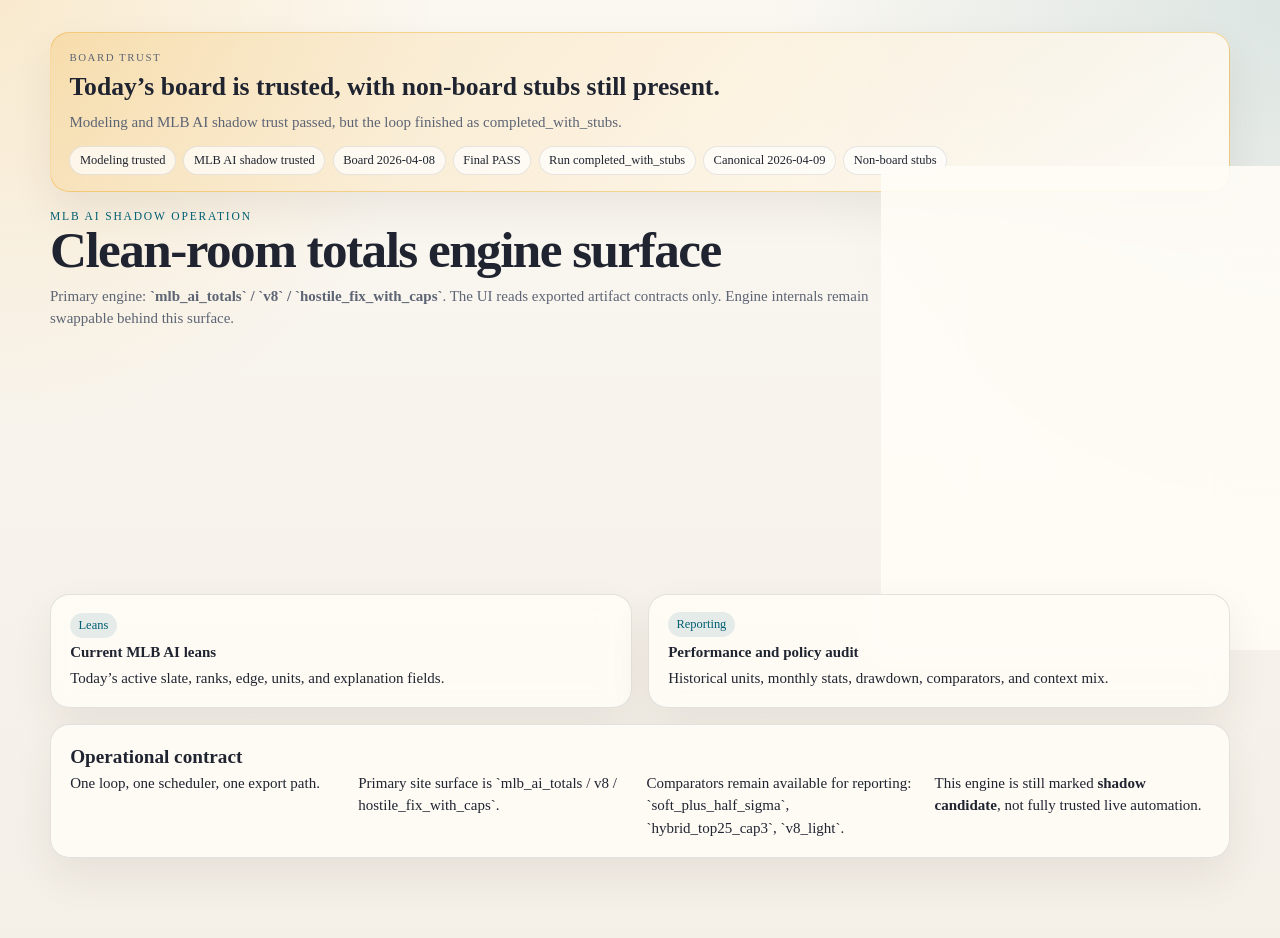
==== index.html @ 238ac4cb "Initial MLB AI site" ====
<!doctype html>
<html lang="en">
  <head>
    <meta charset="utf-8" />
    <meta name="viewport" content="width=device-width, initial-scale=1" />
    <title>MLB AI Viewer</title>
    <link rel="stylesheet" href="./assets/mlb-ai.css" />
  </head>
  <body data-page="home">
    <div class="shell">
      <header class="hero">
        <div>
          <p class="eyebrow">MLB AI Shadow Operation</p>
          <h1>Clean-room totals engine surface</h1>
          <p class="lede">
            Primary engine: <strong>`mlb_ai_totals` / `v8` / `hostile_fix_with_caps`</strong>.
            The UI reads exported artifact contracts only. Engine internals remain swappable behind this surface.
          </p>
        </div>
        <div class="hero-meta" id="engine-meta"></div>
      </header>

      <nav class="nav-cards">
        <a class="nav-card" href="./mlb-ai-leans.html">
          <span class="nav-card-label">Leans</span>
          <strong>Current MLB AI leans</strong>
          <span>Today’s active slate, ranks, edge, units, and explanation fields.</span>
        </a>
        <a class="nav-card" href="./mlb-ai-reporting.html">
          <span class="nav-card-label">Reporting</span>
          <strong>Performance and policy audit</strong>
          <span>Historical units, monthly stats, drawdown, comparators, and context mix.</span>
        </a>
      </nav>

      <section class="panel">
        <h2>Operational contract</h2>
        <div class="bullets">
          <div>One loop, one scheduler, one export path.</div>
          <div>Primary site surface is `mlb_ai_totals / v8 / hostile_fix_with_caps`.</div>
          <div>Comparators remain available for reporting: `soft_plus_half_sigma`, `hybrid_top25_cap3`, `v8_light`.</div>
          <div>This engine is still marked <strong>shadow candidate</strong>, not fully trusted live automation.</div>
        </div>
      </section>
    </div>
    <script src="./assets/mlb-ai-site.js"></script>
  </body>
</html>
---- assets/mlb-ai.css ----
:root {
  --bg: #f4efe7;
  --panel: rgba(255, 252, 247, 0.9);
  --ink: #1f2430;
  --muted: #5d6474;
  --line: rgba(31, 36, 48, 0.12);
  --accent: #005f73;
  --accent-2: #bb3e03;
  --good: #1b7f4a;
  --bad: #b42318;
  --shadow: 0 18px 40px rgba(61, 53, 41, 0.08);
}

* {
  box-sizing: border-box;
}

body {
  margin: 0;
  color: var(--ink);
  background:
    radial-gradient(circle at top left, rgba(238, 155, 0, 0.15), transparent 28rem),
    radial-gradient(circle at top right, rgba(0, 95, 115, 0.12), transparent 32rem),
    linear-gradient(180deg, #fbf8f2 0%, var(--bg) 100%);
  font: 15px/1.5 Georgia, "Times New Roman", serif;
}

.shell {
  width: min(1180px, calc(100% - 2rem));
  margin: 0 auto;
  padding: 2rem 0 4rem;
}

.status-strip {
  display: grid;
  gap: 0.8rem;
  margin-bottom: 1rem;
  padding: 1rem 1.15rem;
  border-radius: 1.2rem;
  border: 1px solid var(--line);
  box-shadow: var(--shadow);
}

.status-strip-ok {
  background: linear-gradient(135deg, rgba(27, 127, 74, 0.16), rgba(255, 252, 247, 0.92));
  border-color: rgba(27, 127, 74, 0.28);
}

.status-strip-warning {
  background: linear-gradient(135deg, rgba(238, 155, 0, 0.18), rgba(255, 252, 247, 0.92));
  border-color: rgba(238, 155, 0, 0.34);
}

.status-strip-fail {
  background: linear-gradient(135deg, rgba(180, 35, 24, 0.18), rgba(255, 252, 247, 0.92));
  border-color: rgba(180, 35, 24, 0.34);
}

.status-strip-label {
  margin: 0 0 0.15rem;
  text-transform: uppercase;
  letter-spacing: 0.14em;
  font-size: 0.68rem;
  color: var(--muted);
}

.status-strip h2 {
  margin: 0;
  font-size: clamp(1.2rem, 2vw, 1.6rem);
}

.status-strip-copy p:last-child {
  margin: 0.3rem 0 0;
  color: var(--muted);
}

.status-strip-chips {
  display: flex;
  flex-wrap: wrap;
  gap: 0.45rem;
}

.status-chip {
  display: inline-flex;
  align-items: center;
  padding: 0.24rem 0.6rem;
  border-radius: 999px;
  background: rgba(255, 255, 255, 0.68);
  border: 1px solid rgba(31, 36, 48, 0.1);
  font-size: 0.78rem;
}

.hero,
.page-header {
  display: flex;
  justify-content: space-between;
  gap: 1.5rem;
  align-items: flex-start;
  margin-bottom: 1.5rem;
}

.hero h1,
.page-header h1 {
  margin: 0.1rem 0 0.6rem;
  font-size: clamp(2rem, 4vw, 3.6rem);
  line-height: 0.95;
  letter-spacing: -0.03em;
}

.eyebrow {
  margin: 0;
  text-transform: uppercase;
  letter-spacing: 0.16em;
  font-size: 0.72rem;
  color: var(--accent);
}

.lede {
  margin: 0;
  max-width: 56rem;
  color: var(--muted);
}

.hero-meta,
.meta-panel {
  min-width: 18rem;
}

.panel,
.nav-card,
.hero-meta,
.meta-panel {
  background: var(--panel);
  border: 1px solid var(--line);
  border-radius: 1.2rem;
  box-shadow: var(--shadow);
  backdrop-filter: blur(14px);
}

.panel,
.meta-panel {
  padding: 1.1rem 1.2rem;
  margin-bottom: 1rem;
}

.nav-cards {
  display: grid;
  grid-template-columns: repeat(auto-fit, minmax(250px, 1fr));
  gap: 1rem;
  margin-bottom: 1rem;
}

.nav-card {
  padding: 1.1rem 1.2rem;
  text-decoration: none;
  color: inherit;
  display: grid;
  gap: 0.2rem;
}

.nav-card:hover,
.back-link:hover {
  transform: translateY(-1px);
}

.nav-card-label,
.badge {
  display: inline-flex;
  width: fit-content;
  align-items: center;
  gap: 0.35rem;
  padding: 0.2rem 0.55rem;
  border-radius: 999px;
  background: rgba(0, 95, 115, 0.1);
  color: var(--accent);
  font-size: 0.78rem;
}

.back-link {
  color: var(--accent);
  text-decoration: none;
  padding-top: 0.4rem;
}

.section-head {
  display: flex;
  justify-content: space-between;
  gap: 1rem;
  align-items: center;
  margin-bottom: 0.75rem;
}

.section-head h2,
.panel h2 {
  margin: 0;
  font-size: 1.2rem;
}

.summary-grid,
.lean-card-grid,
.lean-decision-grid,
.context-grid,
.meta-grid,
.bullets {
  display: grid;
  gap: 0.8rem;
}

.summary-grid {
  grid-template-columns: repeat(auto-fit, minmax(220px, 1fr));
}

.lean-card-grid {
  grid-template-columns: repeat(auto-fit, minmax(280px, 1fr));
}

.lean-decision-grid {
  grid-template-columns: repeat(auto-fit, minmax(320px, 1fr));
}

.context-grid {
  grid-template-columns: repeat(auto-fit, minmax(240px, 1fr));
}

.meta-grid,
.bullets {
  grid-template-columns: repeat(auto-fit, minmax(180px, 1fr));
}

.metric-card,
.lean-card,
.lean-decision-card,
.context-card {
  border: 1px solid var(--line);
  border-radius: 1rem;
  padding: 0.9rem;
  background: rgba(255, 255, 255, 0.58);
}

.metric-card strong,
.lean-card strong,
.context-card strong {
  display: block;
}

.metric-value {
  font-size: 1.6rem;
  line-height: 1;
  margin: 0.25rem 0 0.4rem;
}

.metric-good {
  color: var(--good);
}

.metric-bad {
  color: var(--bad);
}

.lean-card h3 {
  margin: 0 0 0.2rem;
  font-size: 1.1rem;
}

.lean-card .subtle,
.context-card .subtle,
.meta-line,
td.subtle {
  color: var(--muted);
}

.lean-topline {
  display: flex;
  justify-content: space-between;
  gap: 0.75rem;
  align-items: baseline;
}

.lean-decision-head {
  display: flex;
  justify-content: space-between;
  gap: 0.9rem;
  align-items: flex-start;
  margin-bottom: 0.9rem;
}

.lean-kicker {
  margin: 0 0 0.2rem;
  text-transform: uppercase;
  letter-spacing: 0.08em;
  font-size: 0.72rem;
  color: var(--accent);
}

.lean-decision-head h3 {
  margin: 0;
  font-size: 1.28rem;
  line-height: 1.05;
}

.lean-subline {
  margin: 0.32rem 0 0;
  color: var(--muted);
}

.lean-score-stack {
  display: grid;
  gap: 0.35rem;
  justify-items: end;
}

.price-flag {
  display: inline-flex;
  align-items: center;
  padding: 0.2rem 0.52rem;
  border-radius: 999px;
  background: rgba(187, 62, 3, 0.12);
  color: var(--accent-2);
  font-size: 0.75rem;
  border: 1px solid rgba(187, 62, 3, 0.16);
}

.lean-decision-metrics,
.lean-explain-grid {
  display: grid;
  gap: 0.75rem;
}

.lean-decision-metrics {
  grid-template-columns: repeat(auto-fit, minmax(115px, 1fr));
  margin-bottom: 0.9rem;
}

.lean-decision-metrics strong,
.lean-explain-block strong {
  display: block;
  margin-bottom: 0.18rem;
}

.lean-explain-grid {
  grid-template-columns: repeat(auto-fit, minmax(180px, 1fr));
}

.lean-explain-block {
  padding: 0.75rem;
  border-radius: 0.9rem;
  border: 1px solid var(--line);
  background: rgba(255, 255, 255, 0.5);
}

.lean-explain-block ul {
  margin: 0;
  padding-left: 1rem;
}

.lean-explain-block li + li {
  margin-top: 0.18rem;
}

.chips {
  display: flex;
  flex-wrap: wrap;
  gap: 0.4rem;
  margin-top: 0.5rem;
}

.chip {
  display: inline-flex;
  padding: 0.18rem 0.5rem;
  border-radius: 999px;
  background: rgba(187, 62, 3, 0.08);
  color: var(--accent-2);
  font-size: 0.78rem;
}

.table-wrap {
  overflow: auto;
}

table {
  width: 100%;
  border-collapse: collapse;
}

th,
td {
  text-align: left;
  padding: 0.7rem 0.5rem;
  border-bottom: 1px solid var(--line);
  vertical-align: top;
}

th {
  font-size: 0.8rem;
  text-transform: uppercase;
  letter-spacing: 0.08em;
  color: var(--muted);
}

.empty-state {
  padding: 1.2rem;
  border: 1px dashed var(--line);
  border-radius: 1rem;
  color: var(--muted);
}

@media (max-width: 760px) {
  .hero,
  .page-header {
    flex-direction: column;
  }

  .shell {
    width: min(100% - 1rem, 1180px);
    padding-top: 1rem;
  }
}
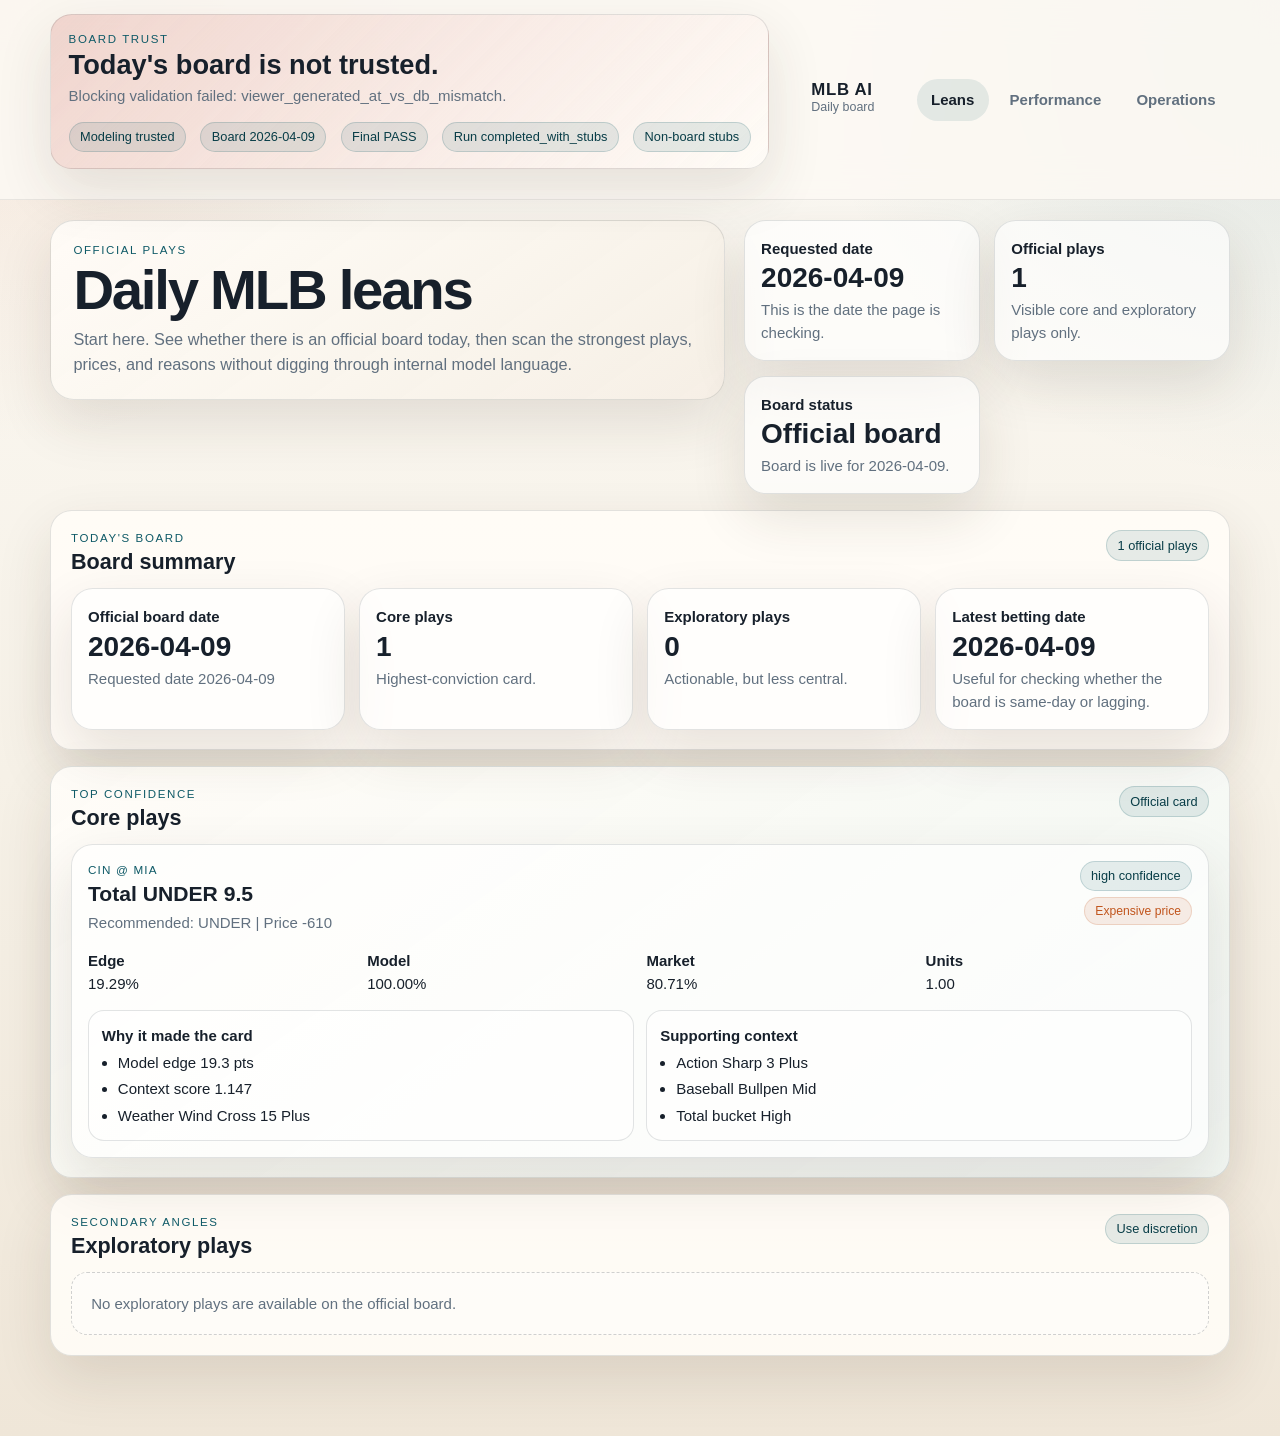
==== commit 6cd0842b: "Fix MLB AI modeling freshness, board-date consistency, and frontend structure" ====
--- a/index.html
+++ b/index.html
@@ -3,46 +3,70 @@
   <head>
     <meta charset="utf-8" />
     <meta name="viewport" content="width=device-width, initial-scale=1" />
-    <title>MLB AI Viewer</title>
+    <title>MLB AI Leans</title>
     <link rel="stylesheet" href="./assets/mlb-ai.css" />
   </head>
-  <body data-page="home">
-    <div class="shell">
-      <header class="hero">
-        <div>
-          <p class="eyebrow">MLB AI Shadow Operation</p>
-          <h1>Clean-room totals engine surface</h1>
+  <body data-page="leans">
+    <header class="site-header">
+      <div class="shell shell-nav">
+        <a class="site-brand" href="./index.html">
+          <span class="site-brand-mark">MLB AI</span>
+          <span class="site-brand-copy">Daily board</span>
+        </a>
+        <nav class="site-nav" aria-label="Primary">
+          <a class="site-nav-link is-active" href="./index.html" aria-current="page">Leans</a>
+          <a class="site-nav-link" href="./mlb-ai-performance.html">Performance</a>
+          <a class="site-nav-link" href="./operations.html">Operations</a>
+        </nav>
+      </div>
+    </header>
+
+    <main class="shell">
+      <section class="page-hero page-hero-leans">
+        <div class="page-hero-copy">
+          <p class="eyebrow">Official plays</p>
+          <h1>Daily MLB leans</h1>
           <p class="lede">
-            Primary engine: <strong>`mlb_ai_totals` / `v8` / `hostile_fix_with_caps`</strong>.
-            The UI reads exported artifact contracts only. Engine internals remain swappable behind this surface.
+            Start here. See whether there is an official board today, then scan the strongest plays, prices, and reasons without digging through internal model language.
           </p>
         </div>
-        <div class="hero-meta" id="engine-meta"></div>
-      </header>
-
-      <nav class="nav-cards">
-        <a class="nav-card" href="./mlb-ai-leans.html">
-          <span class="nav-card-label">Leans</span>
-          <strong>Current MLB AI leans</strong>
-          <span>Today’s active slate, ranks, edge, units, and explanation fields.</span>
-        </a>
-        <a class="nav-card" href="./mlb-ai-reporting.html">
-          <span class="nav-card-label">Reporting</span>
-          <strong>Performance and policy audit</strong>
-          <span>Historical units, monthly stats, drawdown, comparators, and context mix.</span>
-        </a>
-      </nav>
+        <div id="leans-hero-grid" class="hero-grid"></div>
+      </section>
 
       <section class="panel">
-        <h2>Operational contract</h2>
-        <div class="bullets">
-          <div>One loop, one scheduler, one export path.</div>
-          <div>Primary site surface is `mlb_ai_totals / v8 / hostile_fix_with_caps`.</div>
-          <div>Comparators remain available for reporting: `soft_plus_half_sigma`, `hybrid_top25_cap3`, `v8_light`.</div>
-          <div>This engine is still marked <strong>shadow candidate</strong>, not fully trusted live automation.</div>
+        <div class="section-head">
+          <div>
+            <p class="section-kicker">Today&apos;s board</p>
+            <h2>Board summary</h2>
+          </div>
+          <span id="leans-summary-badge" class="badge"></span>
         </div>
+        <div id="leans-summary-grid" class="summary-grid"></div>
       </section>
-    </div>
+
+      <section class="panel panel-emphasis">
+        <div class="section-head">
+          <div>
+            <p class="section-kicker">Top confidence</p>
+            <h2>Core plays</h2>
+          </div>
+          <span class="badge">Official card</span>
+        </div>
+        <div id="leans-core-cards" class="lean-decision-grid"></div>
+      </section>
+
+      <section class="panel">
+        <div class="section-head">
+          <div>
+            <p class="section-kicker">Secondary angles</p>
+            <h2>Exploratory plays</h2>
+          </div>
+          <span class="badge">Use discretion</span>
+        </div>
+        <div id="leans-exploratory-cards" class="lean-decision-grid"></div>
+      </section>
+    </main>
+
     <script src="./assets/mlb-ai-site.js"></script>
   </body>
 </html>
--- a/assets/mlb-ai.css
+++ b/assets/mlb-ai.css
@@ -1,340 +1,350 @@
 :root {
-  --bg: #f4efe7;
-  --panel: rgba(255, 252, 247, 0.9);
-  --ink: #1f2430;
-  --muted: #5d6474;
-  --line: rgba(31, 36, 48, 0.12);
-  --accent: #005f73;
-  --accent-2: #bb3e03;
-  --good: #1b7f4a;
+  --bg: #f6f1e7;
+  --bg-2: #efe6d8;
+  --panel: rgba(255, 252, 247, 0.92);
+  --panel-strong: rgba(255, 250, 243, 0.98);
+  --ink: #17202b;
+  --muted: #61707f;
+  --line: rgba(23, 32, 43, 0.12);
+  --line-strong: rgba(23, 32, 43, 0.2);
+  --accent: #0f5a67;
+  --accent-strong: #083d47;
+  --accent-warm: #c1551d;
+  --good: #157347;
   --bad: #b42318;
-  --shadow: 0 18px 40px rgba(61, 53, 41, 0.08);
-}
-
-* {
-  box-sizing: border-box;
-}
+  --warn: #b7791f;
+  --shadow: 0 22px 55px rgba(54, 43, 24, 0.12);
+}
+
+* { box-sizing: border-box; }
 
 body {
   margin: 0;
   color: var(--ink);
   background:
-    radial-gradient(circle at top left, rgba(238, 155, 0, 0.15), transparent 28rem),
-    radial-gradient(circle at top right, rgba(0, 95, 115, 0.12), transparent 32rem),
-    linear-gradient(180deg, #fbf8f2 0%, var(--bg) 100%);
-  font: 15px/1.5 Georgia, "Times New Roman", serif;
+    radial-gradient(circle at top left, rgba(193, 85, 29, 0.12), transparent 28rem),
+    radial-gradient(circle at top right, rgba(15, 90, 103, 0.12), transparent 30rem),
+    linear-gradient(180deg, #fcfaf5 0%, var(--bg) 54%, var(--bg-2) 100%);
+  font: 15px/1.55 "Aptos", "Segoe UI", sans-serif;
+}
+
+a { color: inherit; }
+
+.site-header {
+  position: sticky;
+  top: 0;
+  z-index: 20;
+  border-bottom: 1px solid rgba(23, 32, 43, 0.08);
+  background: rgba(252, 249, 243, 0.88);
+  backdrop-filter: blur(18px);
 }
 
 .shell {
   width: min(1180px, calc(100% - 2rem));
   margin: 0 auto;
-  padding: 2rem 0 4rem;
-}
-
-.status-strip {
+}
+
+.shell-nav {
+  display: flex;
+  align-items: center;
+  justify-content: space-between;
+  gap: 1rem;
+  padding: 0.9rem 0;
+}
+
+.site-brand {
+  display: inline-flex;
+  flex-direction: column;
+  text-decoration: none;
+}
+
+.site-brand-mark {
+  font: 700 1.05rem/1 "Aptos Display", "Aptos", sans-serif;
+  letter-spacing: 0.04em;
+}
+
+.site-brand-copy {
+  font-size: 0.78rem;
+  color: var(--muted);
+}
+
+.site-nav {
+  display: flex;
+  flex-wrap: wrap;
+  gap: 0.4rem;
+}
+
+.site-nav-link {
+  padding: 0.58rem 0.9rem;
+  border-radius: 999px;
+  text-decoration: none;
+  color: var(--muted);
+  font-weight: 600;
+}
+
+.site-nav-link:hover,
+.site-nav-link.is-active {
+  color: var(--ink);
+  background: rgba(15, 90, 103, 0.1);
+}
+
+main.shell {
+  padding: 1.2rem 0 4rem;
+}
+
+.page-hero {
   display: grid;
-  gap: 0.8rem;
+  grid-template-columns: minmax(0, 1.25fr) minmax(280px, 0.9fr);
+  gap: 1.2rem;
+  align-items: start;
   margin-bottom: 1rem;
-  padding: 1rem 1.15rem;
-  border-radius: 1.2rem;
+}
+
+.page-hero-copy {
+  padding: 1.35rem 1.4rem;
+  border-radius: 1.5rem;
   border: 1px solid var(--line);
+  background: linear-gradient(145deg, rgba(255, 252, 247, 0.94), rgba(245, 238, 228, 0.9));
   box-shadow: var(--shadow);
 }
 
-.status-strip-ok {
-  background: linear-gradient(135deg, rgba(27, 127, 74, 0.16), rgba(255, 252, 247, 0.92));
-  border-color: rgba(27, 127, 74, 0.28);
-}
-
-.status-strip-warning {
-  background: linear-gradient(135deg, rgba(238, 155, 0, 0.18), rgba(255, 252, 247, 0.92));
-  border-color: rgba(238, 155, 0, 0.34);
-}
-
-.status-strip-fail {
-  background: linear-gradient(135deg, rgba(180, 35, 24, 0.18), rgba(255, 252, 247, 0.92));
-  border-color: rgba(180, 35, 24, 0.34);
-}
-
+.page-hero h1 {
+  margin: 0.18rem 0 0.65rem;
+  font: 700 clamp(2.2rem, 4.4vw, 4.2rem)/0.95 "Aptos Display", "Aptos", sans-serif;
+  letter-spacing: -0.04em;
+}
+
+.eyebrow,
+.section-kicker,
 .status-strip-label {
-  margin: 0 0 0.15rem;
+  margin: 0;
+  color: var(--accent);
   text-transform: uppercase;
   letter-spacing: 0.14em;
-  font-size: 0.68rem;
-  color: var(--muted);
-}
-
-.status-strip h2 {
+  font-size: 0.72rem;
+}
+
+.lede {
   margin: 0;
-  font-size: clamp(1.2rem, 2vw, 1.6rem);
-}
-
-.status-strip-copy p:last-child {
-  margin: 0.3rem 0 0;
-  color: var(--muted);
-}
-
-.status-strip-chips {
-  display: flex;
-  flex-wrap: wrap;
-  gap: 0.45rem;
-}
-
+  max-width: 56rem;
+  color: var(--muted);
+  font-size: 1.02rem;
+}
+
+.hero-grid,
+.summary-grid,
+.lean-decision-grid,
+.context-grid,
+.controls-grid,
+.status-strip,
+.status-strip-chips,
+.stack-list {
+  display: grid;
+  gap: 0.9rem;
+}
+
+.hero-grid,
+.summary-grid {
+  grid-template-columns: repeat(auto-fit, minmax(220px, 1fr));
+}
+
+.controls-grid {
+  grid-template-columns: repeat(auto-fit, minmax(180px, 1fr));
+}
+
+.lean-decision-grid {
+  grid-template-columns: repeat(auto-fit, minmax(310px, 1fr));
+}
+
+.context-grid,
+.stack-list {
+  grid-template-columns: repeat(auto-fit, minmax(240px, 1fr));
+}
+
+.panel,
+.metric-card,
+.lean-decision-card,
+.context-card,
+.stack-card,
+.status-strip {
+  border: 1px solid var(--line);
+  border-radius: 1.35rem;
+  background: var(--panel);
+  box-shadow: var(--shadow);
+}
+
+.panel {
+  padding: 1.2rem 1.25rem;
+  margin-bottom: 1rem;
+}
+
+.panel-emphasis {
+  background: linear-gradient(145deg, rgba(255, 252, 247, 0.98), rgba(241, 247, 244, 0.94));
+}
+
+.metric-card,
+.lean-decision-card,
+.context-card,
+.stack-card {
+  padding: 1rem;
+  background: rgba(255, 255, 255, 0.62);
+}
+
+.metric-card-wide {
+  grid-column: span 2;
+}
+
+.metric-card strong,
+.context-card strong,
+.stack-card strong {
+  display: block;
+}
+
+.metric-value {
+  margin: 0.28rem 0 0.35rem;
+  font: 700 1.75rem/1 "Aptos Display", "Aptos", sans-serif;
+}
+
+.metric-good { color: var(--good); }
+.metric-bad { color: var(--bad); }
+
+.subtle,
+.meta-line,
+td.subtle {
+  color: var(--muted);
+}
+
+.section-head {
+  display: flex;
+  align-items: start;
+  justify-content: space-between;
+  gap: 1rem;
+  margin-bottom: 0.9rem;
+}
+
+.section-head h2,
+.panel h2 {
+  margin: 0.18rem 0 0;
+  font: 700 1.35rem/1.05 "Aptos Display", "Aptos", sans-serif;
+}
+
+.badge,
 .status-chip {
   display: inline-flex;
   align-items: center;
-  padding: 0.24rem 0.6rem;
+  padding: 0.26rem 0.65rem;
+  border-radius: 999px;
+  border: 1px solid rgba(15, 90, 103, 0.18);
+  background: rgba(15, 90, 103, 0.1);
+  color: var(--accent-strong);
+  font-size: 0.8rem;
+  width: fit-content;
+}
+
+.status-strip {
+  margin-bottom: 1rem;
+  padding: 1rem 1.1rem;
+}
+
+.status-strip-ok { background: linear-gradient(135deg, rgba(21, 115, 71, 0.16), rgba(255, 252, 247, 0.96)); }
+.status-strip-warning { background: linear-gradient(135deg, rgba(183, 121, 31, 0.16), rgba(255, 252, 247, 0.96)); }
+.status-strip-fail { background: linear-gradient(135deg, rgba(180, 35, 24, 0.16), rgba(255, 252, 247, 0.96)); }
+
+.status-strip h2 {
+  margin: 0.12rem 0 0;
+  font: 700 clamp(1.25rem, 2.3vw, 1.7rem)/1.05 "Aptos Display", "Aptos", sans-serif;
+}
+
+.status-strip-copy p:last-child { margin: 0.28rem 0 0; color: var(--muted); }
+.status-strip-chips { display: flex; flex-wrap: wrap; }
+
+.control-group {
+  display: grid;
+  gap: 0.35rem;
+}
+
+.control-label {
+  font-size: 0.8rem;
+  color: var(--muted);
+  text-transform: uppercase;
+  letter-spacing: 0.09em;
+}
+
+input[type="date"],
+select {
+  width: 100%;
+  padding: 0.72rem 0.8rem;
+  border-radius: 0.9rem;
+  border: 1px solid var(--line-strong);
+  background: rgba(255, 255, 255, 0.75);
+  color: var(--ink);
+}
+
+.segmented-control {
+  display: flex;
+  flex-wrap: wrap;
+  gap: 0.35rem;
+}
+
+.segmented-control button {
+  padding: 0.62rem 0.85rem;
+  border: 1px solid var(--line-strong);
   border-radius: 999px;
   background: rgba(255, 255, 255, 0.68);
-  border: 1px solid rgba(31, 36, 48, 0.1);
-  font-size: 0.78rem;
-}
-
-.hero,
-.page-header {
-  display: flex;
-  justify-content: space-between;
-  gap: 1.5rem;
-  align-items: flex-start;
-  margin-bottom: 1.5rem;
-}
-
-.hero h1,
-.page-header h1 {
-  margin: 0.1rem 0 0.6rem;
-  font-size: clamp(2rem, 4vw, 3.6rem);
-  line-height: 0.95;
-  letter-spacing: -0.03em;
-}
-
-.eyebrow {
-  margin: 0;
-  text-transform: uppercase;
-  letter-spacing: 0.16em;
-  font-size: 0.72rem;
-  color: var(--accent);
-}
-
-.lede {
-  margin: 0;
-  max-width: 56rem;
-  color: var(--muted);
-}
-
-.hero-meta,
-.meta-panel {
-  min-width: 18rem;
-}
-
-.panel,
-.nav-card,
-.hero-meta,
-.meta-panel {
-  background: var(--panel);
-  border: 1px solid var(--line);
-  border-radius: 1.2rem;
-  box-shadow: var(--shadow);
-  backdrop-filter: blur(14px);
-}
-
-.panel,
-.meta-panel {
-  padding: 1.1rem 1.2rem;
-  margin-bottom: 1rem;
-}
-
-.nav-cards {
-  display: grid;
-  grid-template-columns: repeat(auto-fit, minmax(250px, 1fr));
-  gap: 1rem;
-  margin-bottom: 1rem;
-}
-
-.nav-card {
-  padding: 1.1rem 1.2rem;
-  text-decoration: none;
-  color: inherit;
-  display: grid;
-  gap: 0.2rem;
-}
-
-.nav-card:hover,
-.back-link:hover {
-  transform: translateY(-1px);
-}
-
-.nav-card-label,
-.badge {
-  display: inline-flex;
-  width: fit-content;
-  align-items: center;
-  gap: 0.35rem;
-  padding: 0.2rem 0.55rem;
-  border-radius: 999px;
-  background: rgba(0, 95, 115, 0.1);
-  color: var(--accent);
-  font-size: 0.78rem;
-}
-
-.back-link {
-  color: var(--accent);
-  text-decoration: none;
-  padding-top: 0.4rem;
-}
-
-.section-head {
-  display: flex;
-  justify-content: space-between;
-  gap: 1rem;
-  align-items: center;
-  margin-bottom: 0.75rem;
-}
-
-.section-head h2,
-.panel h2 {
-  margin: 0;
-  font-size: 1.2rem;
-}
-
-.summary-grid,
-.lean-card-grid,
-.lean-decision-grid,
-.context-grid,
-.meta-grid,
-.bullets {
-  display: grid;
-  gap: 0.8rem;
-}
-
-.summary-grid {
-  grid-template-columns: repeat(auto-fit, minmax(220px, 1fr));
-}
-
-.lean-card-grid {
-  grid-template-columns: repeat(auto-fit, minmax(280px, 1fr));
-}
-
-.lean-decision-grid {
-  grid-template-columns: repeat(auto-fit, minmax(320px, 1fr));
-}
-
-.context-grid {
-  grid-template-columns: repeat(auto-fit, minmax(240px, 1fr));
-}
-
-.meta-grid,
-.bullets {
-  grid-template-columns: repeat(auto-fit, minmax(180px, 1fr));
-}
-
-.metric-card,
-.lean-card,
-.lean-decision-card,
-.context-card {
-  border: 1px solid var(--line);
-  border-radius: 1rem;
-  padding: 0.9rem;
-  background: rgba(255, 255, 255, 0.58);
-}
-
-.metric-card strong,
-.lean-card strong,
-.context-card strong {
-  display: block;
-}
-
-.metric-value {
-  font-size: 1.6rem;
-  line-height: 1;
-  margin: 0.25rem 0 0.4rem;
-}
-
-.metric-good {
-  color: var(--good);
-}
-
-.metric-bad {
-  color: var(--bad);
-}
-
-.lean-card h3 {
-  margin: 0 0 0.2rem;
-  font-size: 1.1rem;
-}
-
-.lean-card .subtle,
-.context-card .subtle,
-.meta-line,
-td.subtle {
-  color: var(--muted);
-}
-
-.lean-topline {
-  display: flex;
-  justify-content: space-between;
-  gap: 0.75rem;
-  align-items: baseline;
+  color: var(--muted);
+  cursor: pointer;
+}
+
+.segmented-control button.is-active {
+  border-color: rgba(15, 90, 103, 0.28);
+  background: rgba(15, 90, 103, 0.12);
+  color: var(--ink);
 }
 
 .lean-decision-head {
   display: flex;
   justify-content: space-between;
   gap: 0.9rem;
-  align-items: flex-start;
-  margin-bottom: 0.9rem;
+  align-items: start;
+  margin-bottom: 0.95rem;
 }
 
 .lean-kicker {
-  margin: 0 0 0.2rem;
+  margin: 0 0 0.24rem;
+  color: var(--accent);
   text-transform: uppercase;
-  letter-spacing: 0.08em;
-  font-size: 0.72rem;
-  color: var(--accent);
+  letter-spacing: 0.1em;
+  font-size: 0.73rem;
 }
 
 .lean-decision-head h3 {
   margin: 0;
-  font-size: 1.28rem;
-  line-height: 1.05;
-}
-
-.lean-subline {
-  margin: 0.32rem 0 0;
-  color: var(--muted);
-}
-
-.lean-score-stack {
-  display: grid;
-  gap: 0.35rem;
-  justify-items: end;
-}
+  font: 700 1.32rem/1.04 "Aptos Display", "Aptos", sans-serif;
+}
+
+.lean-subline { margin: 0.34rem 0 0; color: var(--muted); }
+.lean-score-stack { display: grid; gap: 0.35rem; justify-items: end; }
 
 .price-flag {
   display: inline-flex;
   align-items: center;
-  padding: 0.2rem 0.52rem;
+  padding: 0.24rem 0.62rem;
   border-radius: 999px;
-  background: rgba(187, 62, 3, 0.12);
-  color: var(--accent-2);
-  font-size: 0.75rem;
-  border: 1px solid rgba(187, 62, 3, 0.16);
+  border: 1px solid rgba(193, 85, 29, 0.18);
+  background: rgba(193, 85, 29, 0.1);
+  color: var(--accent-warm);
+  font-size: 0.76rem;
 }
 
 .lean-decision-metrics,
 .lean-explain-grid {
   display: grid;
-  gap: 0.75rem;
+  gap: 0.8rem;
 }
 
 .lean-decision-metrics {
-  grid-template-columns: repeat(auto-fit, minmax(115px, 1fr));
+  grid-template-columns: repeat(auto-fit, minmax(110px, 1fr));
   margin-bottom: 0.9rem;
-}
-
-.lean-decision-metrics strong,
-.lean-explain-block strong {
-  display: block;
-  margin-bottom: 0.18rem;
 }
 
 .lean-explain-grid {
@@ -342,76 +352,48 @@
 }
 
 .lean-explain-block {
-  padding: 0.75rem;
-  border-radius: 0.9rem;
+  padding: 0.8rem;
+  border-radius: 1rem;
   border: 1px solid var(--line);
-  background: rgba(255, 255, 255, 0.5);
-}
-
-.lean-explain-block ul {
-  margin: 0;
-  padding-left: 1rem;
-}
-
-.lean-explain-block li + li {
-  margin-top: 0.18rem;
-}
-
-.chips {
-  display: flex;
-  flex-wrap: wrap;
-  gap: 0.4rem;
-  margin-top: 0.5rem;
-}
-
-.chip {
-  display: inline-flex;
-  padding: 0.18rem 0.5rem;
-  border-radius: 999px;
-  background: rgba(187, 62, 3, 0.08);
-  color: var(--accent-2);
-  font-size: 0.78rem;
-}
-
-.table-wrap {
-  overflow: auto;
-}
-
-table {
-  width: 100%;
-  border-collapse: collapse;
-}
-
-th,
-td {
+  background: rgba(255, 255, 255, 0.55);
+}
+
+.lean-explain-block strong { display: block; margin-bottom: 0.24rem; }
+.lean-explain-block ul { margin: 0; padding-left: 1rem; }
+.lean-explain-block li + li { margin-top: 0.2rem; }
+
+.table-wrap { overflow: auto; }
+table { width: 100%; border-collapse: collapse; }
+th, td {
+  padding: 0.74rem 0.5rem;
   text-align: left;
-  padding: 0.7rem 0.5rem;
   border-bottom: 1px solid var(--line);
   vertical-align: top;
 }
-
 th {
-  font-size: 0.8rem;
+  color: var(--muted);
   text-transform: uppercase;
   letter-spacing: 0.08em;
-  color: var(--muted);
+  font-size: 0.78rem;
 }
 
 .empty-state {
   padding: 1.2rem;
-  border: 1px dashed var(--line);
   border-radius: 1rem;
-  color: var(--muted);
-}
-
-@media (max-width: 760px) {
-  .hero,
-  .page-header {
-    flex-direction: column;
-  }
-
-  .shell {
-    width: min(100% - 1rem, 1180px);
-    padding-top: 1rem;
-  }
-}
+  border: 1px dashed var(--line-strong);
+  color: var(--muted);
+  background: rgba(255, 255, 255, 0.4);
+}
+
+.redirect-shell { padding: 4rem 0; }
+
+@media (max-width: 900px) {
+  .page-hero { grid-template-columns: 1fr; }
+  .metric-card-wide { grid-column: auto; }
+}
+
+@media (max-width: 700px) {
+  .shell { width: min(100% - 1rem, 1180px); }
+  .shell-nav { flex-direction: column; align-items: start; }
+  main.shell { padding-top: 1rem; }
+}
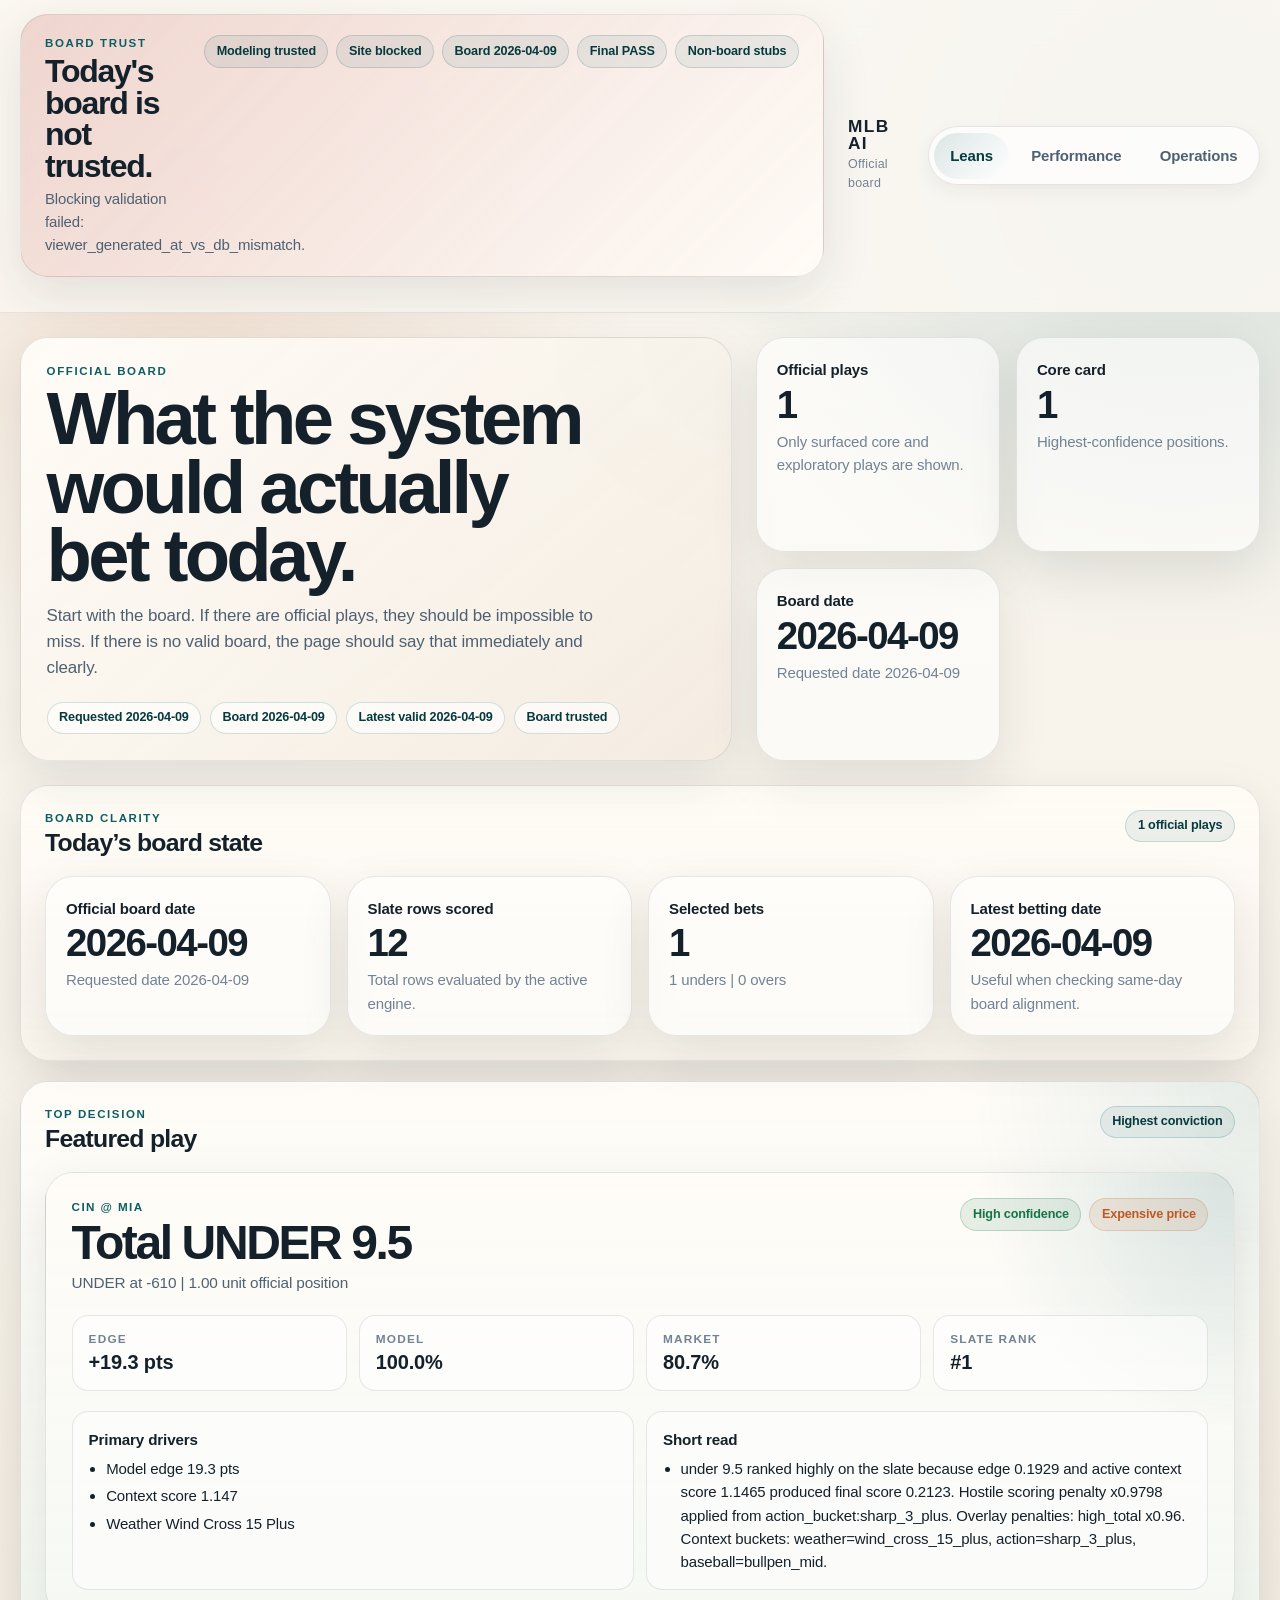
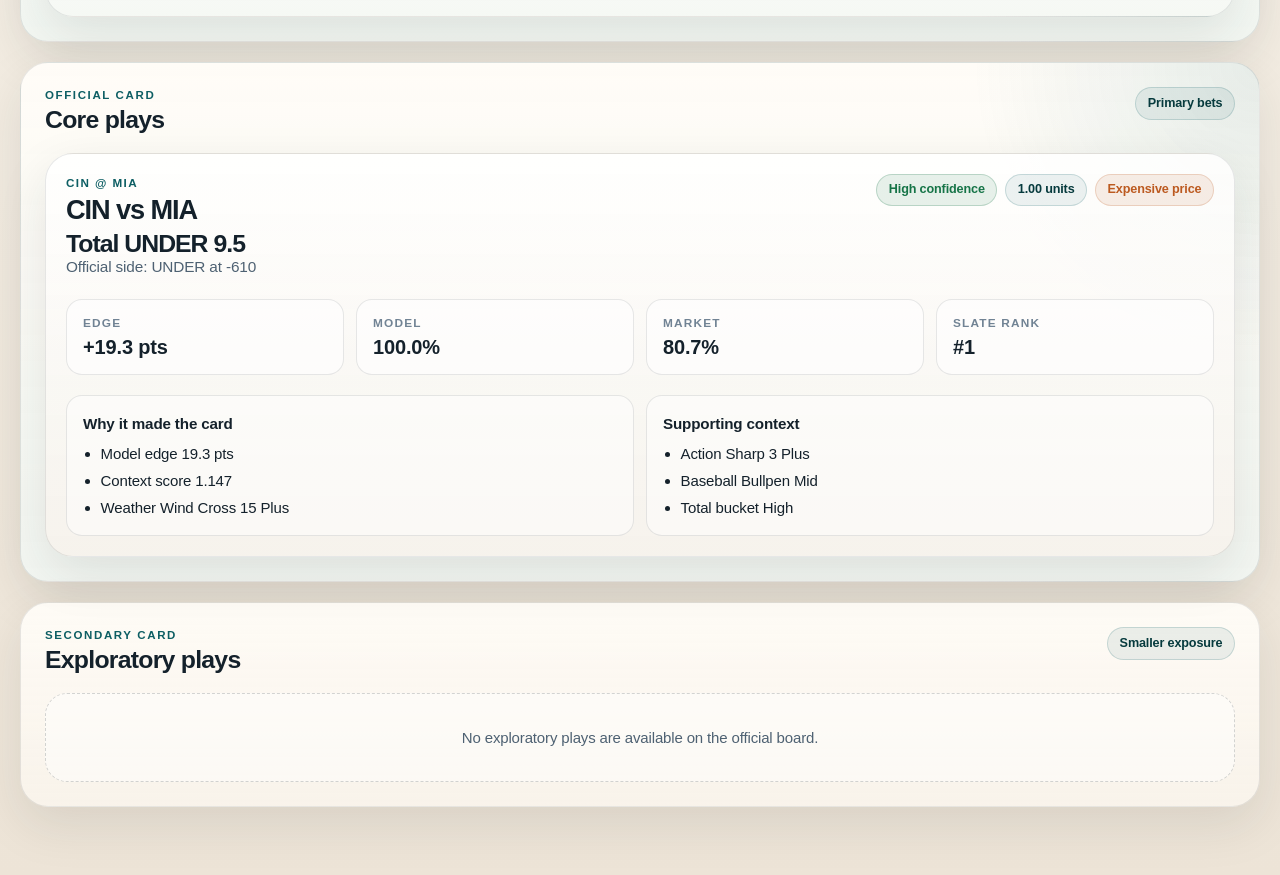
==== commit 1b4f21a0: "Fix MLB AI modeling freshness, board-date consistency, and frontend structure" ====
--- a/index.html
+++ b/index.html
@@ -3,15 +3,15 @@
   <head>
     <meta charset="utf-8" />
     <meta name="viewport" content="width=device-width, initial-scale=1" />
-    <title>MLB AI Leans</title>
+    <title>MLB AI | Daily Leans</title>
     <link rel="stylesheet" href="./assets/mlb-ai.css" />
   </head>
   <body data-page="leans">
     <header class="site-header">
       <div class="shell shell-nav">
-        <a class="site-brand" href="./index.html">
+        <a class="site-brand" href="./index.html" aria-label="MLB AI home">
           <span class="site-brand-mark">MLB AI</span>
-          <span class="site-brand-copy">Daily board</span>
+          <span class="site-brand-copy">Official board</span>
         </a>
         <nav class="site-nav" aria-label="Primary">
           <a class="site-nav-link is-active" href="./index.html" aria-current="page">Leans</a>
@@ -21,47 +21,59 @@
       </div>
     </header>
 
-    <main class="shell">
+    <main class="shell page-shell">
       <section class="page-hero page-hero-leans">
         <div class="page-hero-copy">
-          <p class="eyebrow">Official plays</p>
-          <h1>Daily MLB leans</h1>
+          <p class="eyebrow">Official board</p>
+          <h1>What the system would actually bet today.</h1>
           <p class="lede">
-            Start here. See whether there is an official board today, then scan the strongest plays, prices, and reasons without digging through internal model language.
+            Start with the board. If there are official plays, they should be impossible to miss. If there is no valid board, the page should say that immediately and clearly.
           </p>
+          <div id="leans-hero-meta" class="hero-meta"></div>
         </div>
         <div id="leans-hero-grid" class="hero-grid"></div>
       </section>
 
-      <section class="panel">
+      <section class="page-section">
         <div class="section-head">
           <div>
-            <p class="section-kicker">Today&apos;s board</p>
-            <h2>Board summary</h2>
+            <p class="section-kicker">Board clarity</p>
+            <h2>Today’s board state</h2>
           </div>
           <span id="leans-summary-badge" class="badge"></span>
         </div>
         <div id="leans-summary-grid" class="summary-grid"></div>
       </section>
 
-      <section class="panel panel-emphasis">
+      <section id="leans-featured-section" class="page-section page-section-emphasis">
         <div class="section-head">
           <div>
-            <p class="section-kicker">Top confidence</p>
+            <p class="section-kicker">Top decision</p>
+            <h2>Featured play</h2>
+          </div>
+          <span class="badge">Highest conviction</span>
+        </div>
+        <div id="leans-featured-play"></div>
+      </section>
+
+      <section class="page-section page-section-emphasis">
+        <div class="section-head">
+          <div>
+            <p class="section-kicker">Official card</p>
             <h2>Core plays</h2>
           </div>
-          <span class="badge">Official card</span>
+          <span class="badge">Primary bets</span>
         </div>
         <div id="leans-core-cards" class="lean-decision-grid"></div>
       </section>
 
-      <section class="panel">
+      <section class="page-section">
         <div class="section-head">
           <div>
-            <p class="section-kicker">Secondary angles</p>
+            <p class="section-kicker">Secondary card</p>
             <h2>Exploratory plays</h2>
           </div>
-          <span class="badge">Use discretion</span>
+          <span class="badge">Smaller exposure</span>
         </div>
         <div id="leans-exploratory-cards" class="lean-decision-grid"></div>
       </section>
--- a/assets/mlb-ai.css
+++ b/assets/mlb-ai.css
@@ -1,46 +1,71 @@
 :root {
-  --bg: #f6f1e7;
-  --bg-2: #efe6d8;
-  --panel: rgba(255, 252, 247, 0.92);
-  --panel-strong: rgba(255, 250, 243, 0.98);
-  --ink: #17202b;
-  --muted: #61707f;
-  --line: rgba(23, 32, 43, 0.12);
-  --line-strong: rgba(23, 32, 43, 0.2);
-  --accent: #0f5a67;
-  --accent-strong: #083d47;
-  --accent-warm: #c1551d;
-  --good: #157347;
-  --bad: #b42318;
-  --warn: #b7791f;
-  --shadow: 0 22px 55px rgba(54, 43, 24, 0.12);
+  --bg: #f7f3eb;
+  --bg-accent: #efe6d9;
+  --surface: rgba(255, 252, 247, 0.86);
+  --surface-strong: rgba(255, 252, 247, 0.96);
+  --surface-muted: rgba(245, 239, 230, 0.82);
+  --ink: #14212b;
+  --ink-soft: #4e6172;
+  --ink-muted: #718394;
+  --line: rgba(20, 33, 43, 0.10);
+  --line-strong: rgba(20, 33, 43, 0.18);
+  --brand: #0d5e63;
+  --brand-strong: #063a3d;
+  --brand-warm: #bc5a20;
+  --good: #167447;
+  --good-soft: rgba(22, 116, 71, 0.12);
+  --warn: #9e6a1f;
+  --warn-soft: rgba(158, 106, 31, 0.14);
+  --bad: #b3261e;
+  --bad-soft: rgba(179, 38, 30, 0.12);
+  --shadow-xl: 0 28px 80px rgba(31, 37, 44, 0.12);
+  --shadow-lg: 0 18px 50px rgba(31, 37, 44, 0.10);
+  --shadow-sm: 0 6px 18px rgba(31, 37, 44, 0.06);
+  --radius-xl: 28px;
+  --radius-lg: 22px;
+  --radius-md: 16px;
+  --radius-sm: 12px;
+  --space-2: 0.5rem;
+  --space-3: 0.75rem;
+  --space-4: 1rem;
+  --space-5: 1.25rem;
+  --space-6: 1.5rem;
+  --space-7: 1.75rem;
+  --space-8: 2rem;
+  --space-10: 2.5rem;
+  --space-12: 3rem;
 }
 
 * { box-sizing: border-box; }
+
+html { color-scheme: light; }
 
 body {
   margin: 0;
+  min-height: 100vh;
   color: var(--ink);
   background:
-    radial-gradient(circle at top left, rgba(193, 85, 29, 0.12), transparent 28rem),
-    radial-gradient(circle at top right, rgba(15, 90, 103, 0.12), transparent 30rem),
-    linear-gradient(180deg, #fcfaf5 0%, var(--bg) 54%, var(--bg-2) 100%);
-  font: 15px/1.55 "Aptos", "Segoe UI", sans-serif;
+    radial-gradient(circle at 15% 10%, rgba(188, 90, 32, 0.14), transparent 28rem),
+    radial-gradient(circle at 92% 6%, rgba(13, 94, 99, 0.16), transparent 32rem),
+    linear-gradient(180deg, #fbf8f2 0%, #f6f1e8 48%, #ede4d7 100%);
+  font: 15px/1.55 "Aptos", "Segoe UI Variable", "Segoe UI", sans-serif;
+  letter-spacing: -0.01em;
 }
 
 a { color: inherit; }
+button, input, select { font: inherit; }
 
 .site-header {
   position: sticky;
   top: 0;
-  z-index: 20;
-  border-bottom: 1px solid rgba(23, 32, 43, 0.08);
-  background: rgba(252, 249, 243, 0.88);
+  z-index: 50;
+  border-bottom: 1px solid rgba(20, 33, 43, 0.08);
+  background: rgba(251, 248, 242, 0.88);
   backdrop-filter: blur(18px);
 }
 
 .shell {
-  width: min(1180px, calc(100% - 2rem));
+  width: min(1240px, calc(100% - 2rem));
   margin: 0 auto;
 }
 
@@ -48,99 +73,132 @@
   display: flex;
   align-items: center;
   justify-content: space-between;
-  gap: 1rem;
+  gap: var(--space-6);
   padding: 0.9rem 0;
 }
 
 .site-brand {
   display: inline-flex;
   flex-direction: column;
+  gap: 0.15rem;
   text-decoration: none;
 }
 
 .site-brand-mark {
-  font: 700 1.05rem/1 "Aptos Display", "Aptos", sans-serif;
-  letter-spacing: 0.04em;
+  font: 800 1.08rem/1 "Aptos Display", "Aptos", sans-serif;
+  letter-spacing: 0.08em;
+  text-transform: uppercase;
 }
 
 .site-brand-copy {
+  color: var(--ink-muted);
   font-size: 0.78rem;
-  color: var(--muted);
+  letter-spacing: 0.02em;
 }
 
 .site-nav {
-  display: flex;
-  flex-wrap: wrap;
+  display: inline-flex;
+  align-items: center;
   gap: 0.4rem;
+  padding: 0.35rem;
+  border: 1px solid var(--line);
+  border-radius: 999px;
+  background: rgba(255, 255, 255, 0.62);
+  box-shadow: var(--shadow-sm);
 }
 
 .site-nav-link {
-  padding: 0.58rem 0.9rem;
+  padding: 0.7rem 1rem;
   border-radius: 999px;
   text-decoration: none;
-  color: var(--muted);
-  font-weight: 600;
+  color: var(--ink-soft);
+  font-weight: 700;
 }
 
 .site-nav-link:hover,
 .site-nav-link.is-active {
-  color: var(--ink);
-  background: rgba(15, 90, 103, 0.1);
-}
-
-main.shell {
-  padding: 1.2rem 0 4rem;
+  background: linear-gradient(135deg, rgba(13, 94, 99, 0.14), rgba(255, 255, 255, 0.94));
+  color: var(--brand-strong);
+}
+
+.page-shell {
+  padding: var(--space-6) 0 var(--space-12);
 }
 
 .page-hero {
   display: grid;
-  grid-template-columns: minmax(0, 1.25fr) minmax(280px, 0.9fr);
-  gap: 1.2rem;
-  align-items: start;
-  margin-bottom: 1rem;
+  grid-template-columns: minmax(0, 1.2fr) minmax(320px, 0.85fr);
+  gap: var(--space-6);
+  align-items: stretch;
+  margin-bottom: var(--space-6);
+}
+
+.page-hero-copy,
+.page-section,
+.metric-card,
+.status-strip,
+.lean-featured-card,
+.lean-decision-card,
+.history-card,
+.context-card,
+.stack-card,
+.trust-banner,
+.artifact-gap {
+  border: 1px solid var(--line);
+  border-radius: var(--radius-xl);
+  background: var(--surface);
+  box-shadow: var(--shadow-lg);
 }
 
 .page-hero-copy {
-  padding: 1.35rem 1.4rem;
-  border-radius: 1.5rem;
-  border: 1px solid var(--line);
-  background: linear-gradient(145deg, rgba(255, 252, 247, 0.94), rgba(245, 238, 228, 0.9));
-  box-shadow: var(--shadow);
+  padding: clamp(1.5rem, 2vw, 2.25rem);
+  background:
+    linear-gradient(140deg, rgba(255, 252, 247, 0.96), rgba(243, 235, 224, 0.90)),
+    radial-gradient(circle at top right, rgba(13, 94, 99, 0.14), transparent 14rem);
 }
 
 .page-hero h1 {
-  margin: 0.18rem 0 0.65rem;
-  font: 700 clamp(2.2rem, 4.4vw, 4.2rem)/0.95 "Aptos Display", "Aptos", sans-serif;
-  letter-spacing: -0.04em;
+  margin: 0.25rem 0 0.8rem;
+  font: 800 clamp(2.7rem, 5.8vw, 5rem)/0.92 "Aptos Display", "Aptos", sans-serif;
+  letter-spacing: -0.05em;
+  text-wrap: balance;
 }
 
 .eyebrow,
 .section-kicker,
-.status-strip-label {
+.status-strip-label,
+.control-label {
   margin: 0;
-  color: var(--accent);
+  color: var(--brand);
   text-transform: uppercase;
   letter-spacing: 0.14em;
   font-size: 0.72rem;
+  font-weight: 800;
 }
 
 .lede {
   margin: 0;
-  max-width: 56rem;
-  color: var(--muted);
-  font-size: 1.02rem;
+  max-width: 60ch;
+  color: var(--ink-soft);
+  font-size: 1.06rem;
+}
+
+.hero-meta {
+  display: flex;
+  flex-wrap: wrap;
+  gap: 0.55rem;
+  margin-top: var(--space-5);
 }
 
 .hero-grid,
 .summary-grid,
 .lean-decision-grid,
 .context-grid,
-.controls-grid,
-.status-strip,
-.status-strip-chips,
-.stack-list {
+.stack-list,
+.filter-bar,
+.pick-history-grid {
   display: grid;
-  gap: 0.9rem;
+  gap: var(--space-4);
 }
 
 .hero-grid,
@@ -148,12 +206,16 @@
   grid-template-columns: repeat(auto-fit, minmax(220px, 1fr));
 }
 
-.controls-grid {
-  grid-template-columns: repeat(auto-fit, minmax(180px, 1fr));
-}
-
-.lean-decision-grid {
-  grid-template-columns: repeat(auto-fit, minmax(310px, 1fr));
+.filter-bar {
+  grid-template-columns: repeat(auto-fit, minmax(170px, 1fr));
+  margin-bottom: var(--space-5);
+}
+
+.control-group-wide { grid-column: span 2; }
+
+.lean-decision-grid,
+.pick-history-grid {
+  grid-template-columns: repeat(auto-fit, minmax(320px, 1fr));
 }
 
 .context-grid,
@@ -161,239 +223,424 @@
   grid-template-columns: repeat(auto-fit, minmax(240px, 1fr));
 }
 
-.panel,
+.page-section {
+  padding: var(--space-6);
+  margin-bottom: var(--space-5);
+  background: linear-gradient(180deg, rgba(255, 252, 247, 0.95), rgba(250, 245, 237, 0.86));
+}
+
+.page-section-emphasis {
+  background:
+    radial-gradient(circle at top right, rgba(13, 94, 99, 0.10), transparent 18rem),
+    linear-gradient(180deg, rgba(255, 252, 247, 0.98), rgba(243, 248, 244, 0.90));
+}
+
+.section-head {
+  display: flex;
+  justify-content: space-between;
+  align-items: flex-start;
+  gap: var(--space-4);
+  margin-bottom: var(--space-5);
+}
+
+.section-head h2 {
+  margin: 0.2rem 0 0;
+  font: 800 1.55rem/1 "Aptos Display", "Aptos", sans-serif;
+  letter-spacing: -0.03em;
+}
+
 .metric-card,
-.lean-decision-card,
 .context-card,
 .stack-card,
-.status-strip {
-  border: 1px solid var(--line);
-  border-radius: 1.35rem;
-  background: var(--panel);
-  box-shadow: var(--shadow);
-}
-
-.panel {
-  padding: 1.2rem 1.25rem;
-  margin-bottom: 1rem;
-}
-
-.panel-emphasis {
-  background: linear-gradient(145deg, rgba(255, 252, 247, 0.98), rgba(241, 247, 244, 0.94));
-}
-
-.metric-card,
-.lean-decision-card,
-.context-card,
-.stack-card {
-  padding: 1rem;
-  background: rgba(255, 255, 255, 0.62);
-}
-
-.metric-card-wide {
-  grid-column: span 2;
+.history-card {
+  padding: var(--space-5);
+  background: rgba(255, 255, 255, 0.58);
 }
 
 .metric-card strong,
 .context-card strong,
-.stack-card strong {
+.stack-card strong,
+.history-card strong {
   display: block;
+  font-size: 0.94rem;
 }
 
 .metric-value {
-  margin: 0.28rem 0 0.35rem;
-  font: 700 1.75rem/1 "Aptos Display", "Aptos", sans-serif;
+  margin: 0.35rem 0 0.4rem;
+  font: 800 clamp(1.8rem, 3vw, 2.45rem)/0.95 "Aptos Display", "Aptos", sans-serif;
+  letter-spacing: -0.04em;
 }
 
 .metric-good { color: var(--good); }
 .metric-bad { color: var(--bad); }
+.metric-warn { color: var(--warn); }
 
 .subtle,
 .meta-line,
 td.subtle {
-  color: var(--muted);
-}
-
-.section-head {
-  display: flex;
-  align-items: start;
-  justify-content: space-between;
-  gap: 1rem;
-  margin-bottom: 0.9rem;
-}
-
-.section-head h2,
-.panel h2 {
-  margin: 0.18rem 0 0;
-  font: 700 1.35rem/1.05 "Aptos Display", "Aptos", sans-serif;
-}
+  color: var(--ink-muted);
+}
+
+.meta-line + .meta-line { margin-top: 0.24rem; }
 
 .badge,
-.status-chip {
+.status-chip,
+.hero-pill,
+.filter-tag,
+.price-pill,
+.confidence-pill {
   display: inline-flex;
   align-items: center;
-  padding: 0.26rem 0.65rem;
+  gap: 0.35rem;
+  width: fit-content;
+  min-height: 30px;
+  padding: 0.34rem 0.72rem;
+  border: 1px solid rgba(13, 94, 99, 0.18);
   border-radius: 999px;
-  border: 1px solid rgba(15, 90, 103, 0.18);
-  background: rgba(15, 90, 103, 0.1);
-  color: var(--accent-strong);
-  font-size: 0.8rem;
-  width: fit-content;
+  background: rgba(13, 94, 99, 0.08);
+  color: var(--brand-strong);
+  font-size: 0.79rem;
+  font-weight: 700;
+}
+
+.hero-pill { background: rgba(255, 255, 255, 0.62); }
+.price-pill-expensive {
+  color: var(--brand-warm);
+  border-color: rgba(188, 90, 32, 0.2);
+  background: rgba(188, 90, 32, 0.10);
+}
+.price-pill-priced-up {
+  color: var(--warn);
+  border-color: rgba(158, 106, 31, 0.18);
+  background: rgba(158, 106, 31, 0.10);
+}
+.confidence-pill-high {
+  color: var(--good);
+  border-color: rgba(22, 116, 71, 0.22);
+  background: rgba(22, 116, 71, 0.10);
+}
+.confidence-pill-medium {
+  color: var(--warn);
+  border-color: rgba(158, 106, 31, 0.18);
+  background: rgba(158, 106, 31, 0.10);
 }
 
 .status-strip {
-  margin-bottom: 1rem;
-  padding: 1rem 1.1rem;
-}
-
-.status-strip-ok { background: linear-gradient(135deg, rgba(21, 115, 71, 0.16), rgba(255, 252, 247, 0.96)); }
-.status-strip-warning { background: linear-gradient(135deg, rgba(183, 121, 31, 0.16), rgba(255, 252, 247, 0.96)); }
-.status-strip-fail { background: linear-gradient(135deg, rgba(180, 35, 24, 0.16), rgba(255, 252, 247, 0.96)); }
+  display: grid;
+  grid-template-columns: minmax(0, 1fr) auto;
+  gap: var(--space-4);
+  margin-bottom: var(--space-5);
+  padding: var(--space-5) var(--space-6);
+}
+
+.status-strip-ok {
+  background: linear-gradient(135deg, rgba(22, 116, 71, 0.14), rgba(255, 252, 247, 0.96));
+}
+
+.status-strip-warning {
+  background: linear-gradient(135deg, rgba(158, 106, 31, 0.16), rgba(255, 252, 247, 0.96));
+}
+
+.status-strip-fail {
+  background: linear-gradient(135deg, rgba(179, 38, 30, 0.16), rgba(255, 252, 247, 0.96));
+}
 
 .status-strip h2 {
-  margin: 0.12rem 0 0;
-  font: 700 clamp(1.25rem, 2.3vw, 1.7rem)/1.05 "Aptos Display", "Aptos", sans-serif;
-}
-
-.status-strip-copy p:last-child { margin: 0.28rem 0 0; color: var(--muted); }
-.status-strip-chips { display: flex; flex-wrap: wrap; }
-
-.control-group {
+  margin: 0.2rem 0 0.3rem;
+  font: 800 clamp(1.35rem, 3vw, 2rem)/0.98 "Aptos Display", "Aptos", sans-serif;
+  letter-spacing: -0.04em;
+}
+
+.status-strip-copy p:last-child { margin: 0; color: var(--ink-soft); }
+.status-strip-chips {
+  display: flex;
+  flex-wrap: wrap;
+  gap: 0.5rem;
+  align-content: start;
+  justify-content: end;
+}
+
+.lean-featured-card {
+  padding: clamp(1.35rem, 2vw, 2rem);
+  background:
+    radial-gradient(circle at top right, rgba(13, 94, 99, 0.16), transparent 16rem),
+    linear-gradient(180deg, rgba(255, 252, 247, 0.98), rgba(245, 248, 244, 0.92));
+}
+
+.lean-featured-top,
+.lean-decision-head,
+.history-card-head {
+  display: flex;
+  align-items: flex-start;
+  justify-content: space-between;
+  gap: var(--space-4);
+}
+
+.lean-featured-matchup,
+.lean-kicker {
+  margin: 0 0 0.3rem;
+  color: var(--brand);
+  text-transform: uppercase;
+  letter-spacing: 0.12em;
+  font-size: 0.73rem;
+  font-weight: 800;
+}
+
+.lean-featured-play {
+  margin: 0 0 0.35rem;
+  font: 900 clamp(2rem, 4vw, 3rem)/0.92 "Aptos Display", "Aptos", sans-serif;
+  letter-spacing: -0.05em;
+}
+
+.lean-featured-market,
+.lean-subline {
+  margin: 0;
+  color: var(--ink-soft);
+  font-size: 0.96rem;
+}
+
+.lean-featured-metrics,
+.lean-decision-metrics,
+.history-card-metrics {
   display: grid;
-  gap: 0.35rem;
-}
-
-.control-label {
-  font-size: 0.8rem;
-  color: var(--muted);
+  grid-template-columns: repeat(auto-fit, minmax(110px, 1fr));
+  gap: var(--space-3);
+  margin-top: var(--space-5);
+}
+
+.metric-tile {
+  padding: 0.9rem 1rem;
+  border: 1px solid var(--line);
+  border-radius: var(--radius-md);
+  background: rgba(255, 255, 255, 0.56);
+}
+
+.metric-tile label {
+  display: block;
+  margin-bottom: 0.25rem;
+  color: var(--ink-muted);
+  font-size: 0.74rem;
   text-transform: uppercase;
-  letter-spacing: 0.09em;
+  letter-spacing: 0.1em;
+  font-weight: 700;
+}
+
+.metric-tile strong {
+  font: 800 1.25rem/1 "Aptos Display", "Aptos", sans-serif;
+}
+
+.lean-decision-card {
+  padding: var(--space-5);
+  background: linear-gradient(180deg, rgba(255, 255, 255, 0.84), rgba(246, 242, 235, 0.88));
+}
+
+.lean-decision-head h3,
+.history-card h3 {
+  margin: 0;
+  font: 800 1.7rem/0.96 "Aptos Display", "Aptos", sans-serif;
+  letter-spacing: -0.04em;
+}
+
+.lean-bet-callout {
+  margin-top: 0.55rem;
+  font: 900 1.55rem/0.95 "Aptos Display", "Aptos", sans-serif;
+  letter-spacing: -0.04em;
+}
+
+.lean-score-stack,
+.history-chip-row {
+  display: flex;
+  flex-wrap: wrap;
+  justify-content: flex-end;
+  gap: 0.5rem;
+}
+
+.lean-explain-grid {
+  display: grid;
+  grid-template-columns: repeat(auto-fit, minmax(220px, 1fr));
+  gap: var(--space-3);
+  margin-top: var(--space-5);
+}
+
+.lean-explain-block {
+  padding: 1rem;
+  border-radius: var(--radius-md);
+  border: 1px solid var(--line);
+  background: rgba(255, 255, 255, 0.48);
+}
+
+.lean-explain-block strong {
+  display: block;
+  margin-bottom: 0.35rem;
+  font-size: 0.95rem;
+}
+
+.lean-explain-block ul {
+  margin: 0;
+  padding-left: 1.1rem;
+}
+
+.lean-explain-block li + li { margin-top: 0.25rem; }
+
+.filter-bar .control-group {
+  display: grid;
+  gap: 0.45rem;
 }
 
 input[type="date"],
 select {
   width: 100%;
-  padding: 0.72rem 0.8rem;
-  border-radius: 0.9rem;
+  min-height: 46px;
+  padding: 0.8rem 0.9rem;
   border: 1px solid var(--line-strong);
-  background: rgba(255, 255, 255, 0.75);
+  border-radius: 999px;
+  background: rgba(255, 255, 255, 0.76);
   color: var(--ink);
+  box-shadow: inset 0 1px 0 rgba(255,255,255,0.45);
 }
 
 .segmented-control {
   display: flex;
   flex-wrap: wrap;
-  gap: 0.35rem;
+  gap: 0.45rem;
 }
 
 .segmented-control button {
-  padding: 0.62rem 0.85rem;
+  min-height: 44px;
+  padding: 0.72rem 0.95rem;
   border: 1px solid var(--line-strong);
   border-radius: 999px;
-  background: rgba(255, 255, 255, 0.68);
-  color: var(--muted);
+  background: rgba(255, 255, 255, 0.72);
+  color: var(--ink-soft);
+  font-weight: 700;
   cursor: pointer;
-}
+  transition: transform 120ms ease, background-color 120ms ease, border-color 120ms ease;
+}
+
+.segmented-control button:hover { transform: translateY(-1px); }
 
 .segmented-control button.is-active {
-  border-color: rgba(15, 90, 103, 0.28);
-  background: rgba(15, 90, 103, 0.12);
-  color: var(--ink);
-}
-
-.lean-decision-head {
-  display: flex;
-  justify-content: space-between;
-  gap: 0.9rem;
-  align-items: start;
-  margin-bottom: 0.95rem;
-}
-
-.lean-kicker {
-  margin: 0 0 0.24rem;
-  color: var(--accent);
-  text-transform: uppercase;
-  letter-spacing: 0.1em;
-  font-size: 0.73rem;
-}
-
-.lean-decision-head h3 {
-  margin: 0;
-  font: 700 1.32rem/1.04 "Aptos Display", "Aptos", sans-serif;
-}
-
-.lean-subline { margin: 0.34rem 0 0; color: var(--muted); }
-.lean-score-stack { display: grid; gap: 0.35rem; justify-items: end; }
-
-.price-flag {
-  display: inline-flex;
-  align-items: center;
-  padding: 0.24rem 0.62rem;
-  border-radius: 999px;
-  border: 1px solid rgba(193, 85, 29, 0.18);
-  background: rgba(193, 85, 29, 0.1);
-  color: var(--accent-warm);
-  font-size: 0.76rem;
-}
-
-.lean-decision-metrics,
-.lean-explain-grid {
-  display: grid;
-  gap: 0.8rem;
-}
-
-.lean-decision-metrics {
-  grid-template-columns: repeat(auto-fit, minmax(110px, 1fr));
-  margin-bottom: 0.9rem;
-}
-
-.lean-explain-grid {
-  grid-template-columns: repeat(auto-fit, minmax(180px, 1fr));
-}
-
-.lean-explain-block {
-  padding: 0.8rem;
-  border-radius: 1rem;
+  color: var(--brand-strong);
+  border-color: rgba(13, 94, 99, 0.28);
+  background: linear-gradient(135deg, rgba(13, 94, 99, 0.14), rgba(255, 255, 255, 0.96));
+}
+
+.trust-banner,
+.artifact-gap {
+  padding: var(--space-5);
+}
+
+.trust-banner {
+  background: linear-gradient(180deg, rgba(255, 252, 247, 0.96), rgba(243, 248, 244, 0.88));
+}
+
+.trust-banner h3,
+.artifact-gap h3 {
+  margin: 0 0 0.4rem;
+  font: 800 1.15rem/1 "Aptos Display", "Aptos", sans-serif;
+}
+
+.table-wrap {
+  overflow: auto;
+  border-radius: var(--radius-lg);
   border: 1px solid var(--line);
-  background: rgba(255, 255, 255, 0.55);
-}
-
-.lean-explain-block strong { display: block; margin-bottom: 0.24rem; }
-.lean-explain-block ul { margin: 0; padding-left: 1rem; }
-.lean-explain-block li + li { margin-top: 0.2rem; }
-
-.table-wrap { overflow: auto; }
-table { width: 100%; border-collapse: collapse; }
+  background: rgba(255, 255, 255, 0.54);
+}
+
+table {
+  width: 100%;
+  border-collapse: collapse;
+}
+
 th, td {
-  padding: 0.74rem 0.5rem;
+  padding: 0.85rem 0.8rem;
   text-align: left;
   border-bottom: 1px solid var(--line);
   vertical-align: top;
 }
+
+tbody tr:hover { background: rgba(13, 94, 99, 0.05); }
+
 th {
-  color: var(--muted);
+  position: sticky;
+  top: 0;
+  background: rgba(250, 246, 239, 0.96);
+  color: var(--ink-muted);
   text-transform: uppercase;
   letter-spacing: 0.08em;
-  font-size: 0.78rem;
+  font-size: 0.74rem;
+  font-weight: 800;
+}
+
+.history-card p {
+  margin: 0.25rem 0 0;
+}
+
+.history-summary {
+  margin-top: 0.6rem;
+  color: var(--ink-soft);
 }
 
 .empty-state {
-  padding: 1.2rem;
-  border-radius: 1rem;
+  padding: var(--space-8);
   border: 1px dashed var(--line-strong);
-  color: var(--muted);
-  background: rgba(255, 255, 255, 0.4);
+  border-radius: var(--radius-lg);
+  color: var(--ink-soft);
+  background: rgba(255, 255, 255, 0.46);
+  text-align: center;
 }
 
 .redirect-shell { padding: 4rem 0; }
 
-@media (max-width: 900px) {
-  .page-hero { grid-template-columns: 1fr; }
-  .metric-card-wide { grid-column: auto; }
-}
-
-@media (max-width: 700px) {
-  .shell { width: min(100% - 1rem, 1180px); }
-  .shell-nav { flex-direction: column; align-items: start; }
-  main.shell { padding-top: 1rem; }
-}
+@media (max-width: 960px) {
+  .page-hero {
+    grid-template-columns: 1fr;
+  }
+
+  .control-group-wide {
+    grid-column: auto;
+  }
+
+  .status-strip {
+    grid-template-columns: 1fr;
+  }
+
+  .status-strip-chips {
+    justify-content: start;
+  }
+}
+
+@media (max-width: 760px) {
+  .shell { width: min(100% - 1rem, 1240px); }
+
+  .shell-nav {
+    flex-direction: column;
+    align-items: flex-start;
+  }
+
+  .site-nav {
+    width: 100%;
+    justify-content: space-between;
+  }
+
+  .site-nav-link {
+    flex: 1 1 auto;
+    text-align: center;
+  }
+
+  .section-head,
+  .lean-featured-top,
+  .lean-decision-head,
+  .history-card-head {
+    flex-direction: column;
+  }
+
+  .lean-score-stack,
+  .history-chip-row {
+    justify-content: flex-start;
+  }
+
+  .page-shell {
+    padding-top: 1rem;
+  }
+}
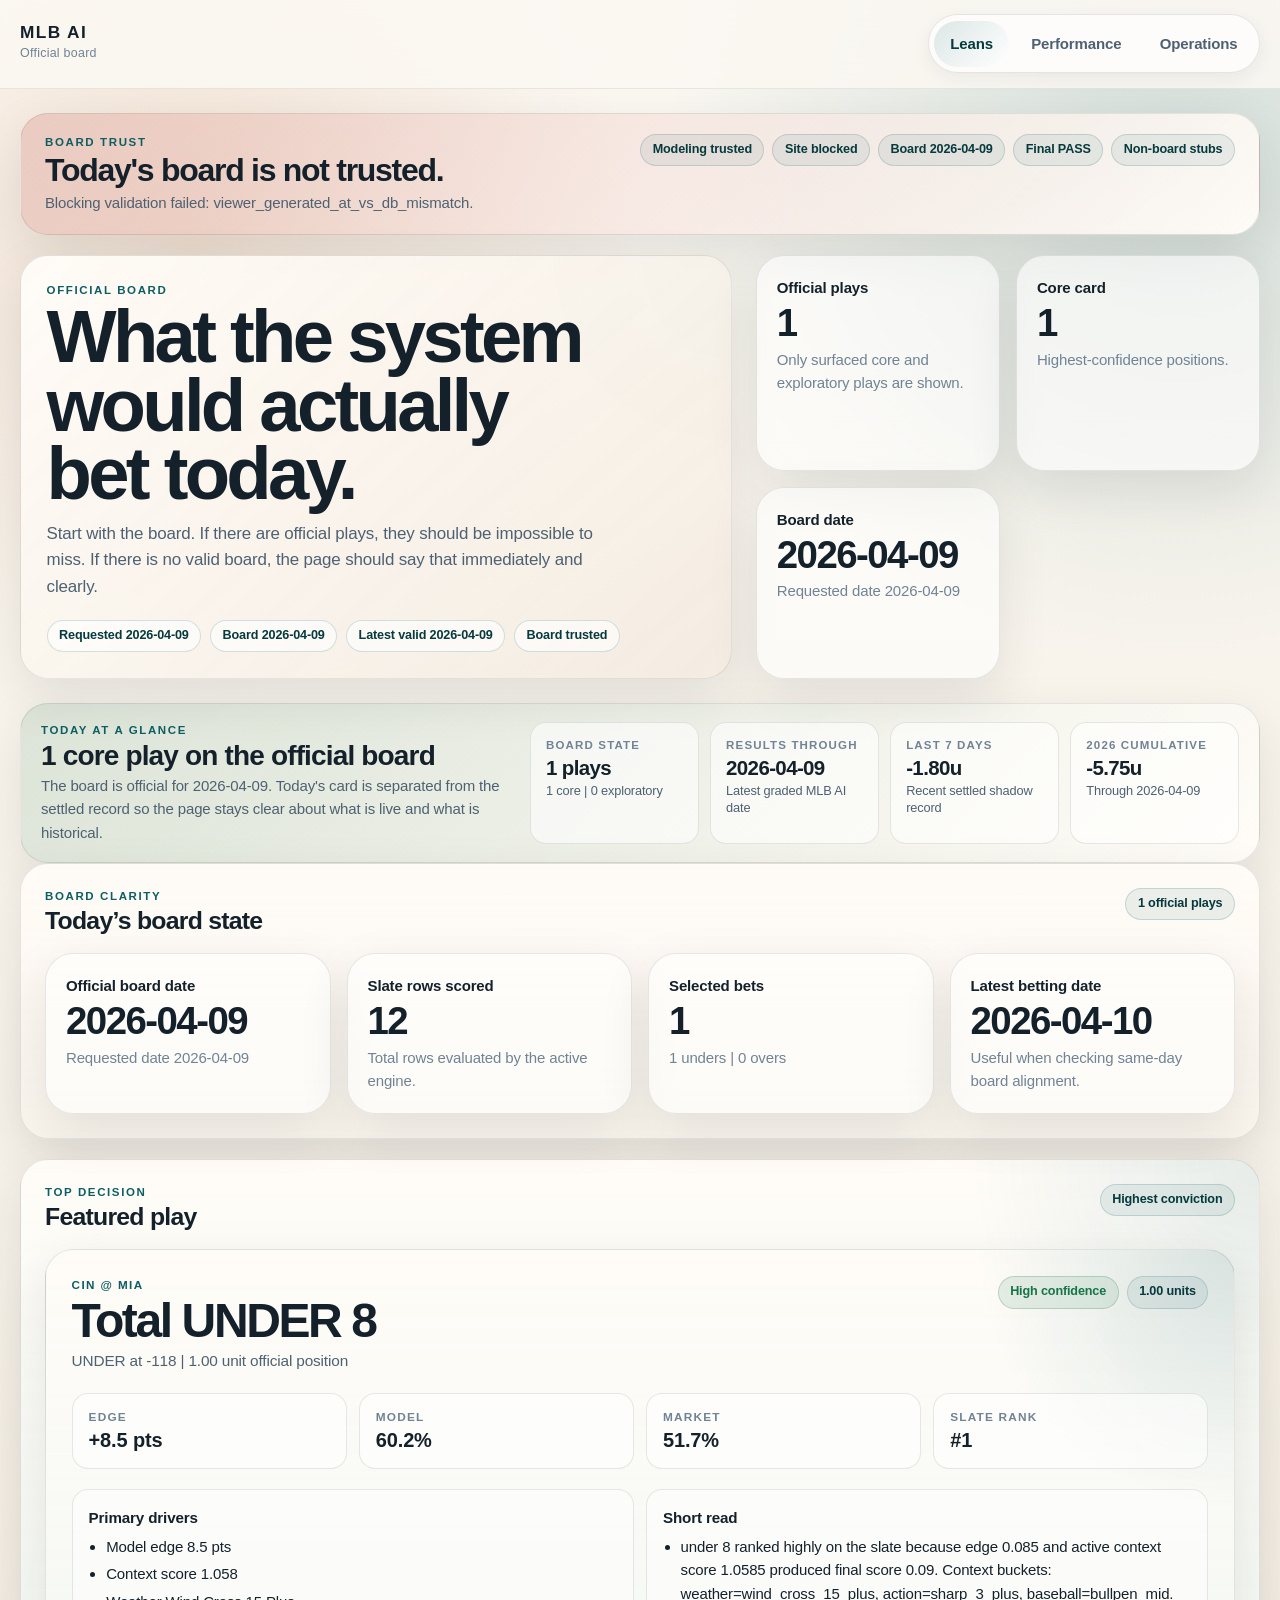
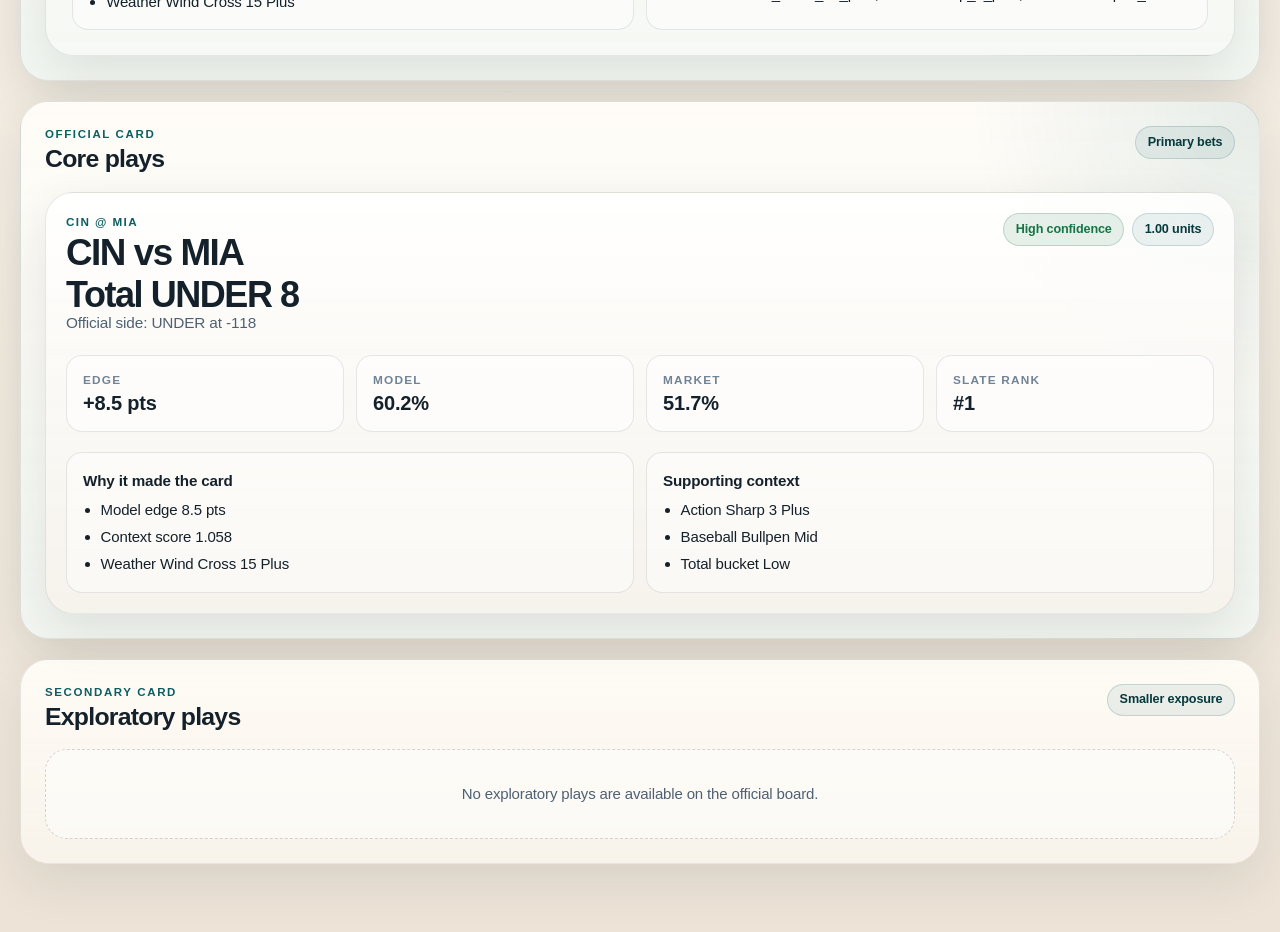
==== commit ba85146a: "Fix total market pairing bug and remove alt ladder contamination" ====
--- a/index.html
+++ b/index.html
@@ -33,6 +33,8 @@
         </div>
         <div id="leans-hero-grid" class="hero-grid"></div>
       </section>
+
+      <section id="leans-trust-bar" class="trust-bar-section"></section>
 
       <section class="page-section">
         <div class="section-head">
--- a/assets/mlb-ai.css
+++ b/assets/mlb-ai.css
@@ -125,6 +125,10 @@
   padding: var(--space-6) 0 var(--space-12);
 }
 
+.trust-bar-section {
+  margin-bottom: var(--space-5);
+}
+
 .page-hero {
   display: grid;
   grid-template-columns: minmax(0, 1.2fr) minmax(320px, 0.85fr);
@@ -137,6 +141,7 @@
 .page-section,
 .metric-card,
 .status-strip,
+.trust-bar,
 .lean-featured-card,
 .lean-decision-card,
 .history-card,
@@ -333,6 +338,75 @@
   padding: var(--space-5) var(--space-6);
 }
 
+.trust-bar {
+  display: grid;
+  grid-template-columns: minmax(0, 1.2fr) minmax(0, 1.8fr);
+  gap: var(--space-4);
+  padding: 1.1rem 1.25rem;
+  background: linear-gradient(135deg, rgba(255, 252, 247, 0.98), rgba(245, 240, 232, 0.92));
+}
+
+.trust-bar-ok {
+  background: linear-gradient(135deg, rgba(22, 116, 71, 0.12), rgba(255, 252, 247, 0.98));
+}
+
+.trust-bar-warning {
+  background: linear-gradient(135deg, rgba(158, 106, 31, 0.13), rgba(255, 252, 247, 0.98));
+}
+
+.trust-bar-fail {
+  background: linear-gradient(135deg, rgba(179, 38, 30, 0.12), rgba(255, 252, 247, 0.98));
+}
+
+.trust-bar-copy h2 {
+  margin: 0.18rem 0 0.28rem;
+  font: 800 clamp(1.15rem, 2.8vw, 1.75rem)/0.98 "Aptos Display", "Aptos", sans-serif;
+  letter-spacing: -0.03em;
+}
+
+.trust-bar-copy p:last-child {
+  margin: 0;
+  color: var(--ink-soft);
+}
+
+.trust-bar-grid {
+  display: grid;
+  grid-template-columns: repeat(4, minmax(0, 1fr));
+  gap: 0.7rem;
+}
+
+.trust-bar-item {
+  padding: 0.9rem 0.95rem;
+  border: 1px solid var(--line);
+  border-radius: var(--radius-md);
+  background: rgba(255, 255, 255, 0.58);
+}
+
+.trust-bar-item span,
+.table-note-label {
+  display: block;
+  margin-bottom: 0.22rem;
+  color: var(--ink-muted);
+  font-size: 0.72rem;
+  text-transform: uppercase;
+  letter-spacing: 0.1em;
+  font-weight: 800;
+}
+
+.trust-bar-item strong {
+  display: block;
+  font: 800 1.28rem/1 "Aptos Display", "Aptos", sans-serif;
+  letter-spacing: -0.03em;
+}
+
+.trust-bar-item small {
+  display: block;
+  margin-top: 0.2rem;
+  color: var(--ink-soft);
+  font-size: 0.8rem;
+  line-height: 1.35;
+}
+
 .status-strip-ok {
   background: linear-gradient(135deg, rgba(22, 116, 71, 0.14), rgba(255, 252, 247, 0.96));
 }
@@ -437,13 +511,13 @@
 .lean-decision-head h3,
 .history-card h3 {
   margin: 0;
-  font: 800 1.7rem/0.96 "Aptos Display", "Aptos", sans-serif;
+  font: 800 clamp(1.9rem, 3.1vw, 2.3rem)/0.94 "Aptos Display", "Aptos", sans-serif;
   letter-spacing: -0.04em;
 }
 
 .lean-bet-callout {
-  margin-top: 0.55rem;
-  font: 900 1.55rem/0.95 "Aptos Display", "Aptos", sans-serif;
+  margin-top: 0.48rem;
+  font: 900 clamp(1.7rem, 3.5vw, 2.25rem)/0.92 "Aptos Display", "Aptos", sans-serif;
   letter-spacing: -0.04em;
 }
 
@@ -581,6 +655,16 @@
   color: var(--ink-soft);
 }
 
+.table-note {
+  display: flex;
+  align-items: flex-start;
+  justify-content: space-between;
+  gap: var(--space-4);
+  margin: -0.2rem 0 var(--space-4);
+  color: var(--ink-soft);
+  font-size: 0.92rem;
+}
+
 .empty-state {
   padding: var(--space-8);
   border: 1px dashed var(--line-strong);
@@ -608,24 +692,45 @@
   .status-strip-chips {
     justify-content: start;
   }
+
+  .trust-bar {
+    grid-template-columns: 1fr;
+  }
+
+  .trust-bar-grid {
+    grid-template-columns: repeat(2, minmax(0, 1fr));
+  }
 }
 
 @media (max-width: 760px) {
   .shell { width: min(100% - 1rem, 1240px); }
 
   .shell-nav {
-    flex-direction: column;
-    align-items: flex-start;
+    flex-direction: row;
+    align-items: center;
+    gap: 0.75rem;
+    padding: 0.55rem 0;
   }
 
   .site-nav {
-    width: 100%;
-    justify-content: space-between;
-  }
+    flex: 1 1 auto;
+    justify-content: flex-start;
+    overflow-x: auto;
+    scrollbar-width: none;
+    padding: 0.25rem;
+  }
+
+  .site-nav::-webkit-scrollbar { display: none; }
 
   .site-nav-link {
-    flex: 1 1 auto;
+    flex: 0 0 auto;
     text-align: center;
+    padding: 0.58rem 0.82rem;
+    font-size: 0.86rem;
+  }
+
+  .site-brand-copy {
+    display: none;
   }
 
   .section-head,
@@ -641,6 +746,144 @@
   }
 
   .page-shell {
-    padding-top: 1rem;
-  }
-}
+    padding-top: 0.7rem;
+  }
+
+  .status-strip {
+    gap: 0.8rem;
+    padding: 0.85rem 0.95rem;
+    border-radius: var(--radius-lg);
+  }
+
+  .status-strip h2 {
+    font-size: 1.08rem;
+  }
+
+  .status-strip-copy p {
+    margin: 0;
+    font-size: 0.88rem;
+    line-height: 1.35;
+  }
+
+  .status-strip-chips {
+    gap: 0.35rem;
+  }
+
+  .status-chip {
+    min-height: 26px;
+    padding: 0.22rem 0.55rem;
+    font-size: 0.72rem;
+  }
+
+  .page-hero-copy,
+  .page-section {
+    padding: 1.05rem;
+  }
+
+  .page-hero h1 {
+    font-size: clamp(2.2rem, 12vw, 3.15rem);
+  }
+
+  .trust-bar {
+    gap: 0.9rem;
+    padding: 0.9rem;
+    border-radius: var(--radius-lg);
+  }
+
+  .trust-bar-copy h2 {
+    font-size: 1.05rem;
+  }
+
+  .trust-bar-copy p {
+    font-size: 0.88rem;
+    line-height: 1.32;
+  }
+
+  .trust-bar-grid {
+    grid-template-columns: repeat(2, minmax(0, 1fr));
+    gap: 0.55rem;
+  }
+
+  .trust-bar-item {
+    padding: 0.72rem 0.78rem;
+  }
+
+  .trust-bar-item strong {
+    font-size: 1.05rem;
+  }
+
+  .trust-bar-item small {
+    font-size: 0.74rem;
+  }
+
+  .lean-featured-play {
+    font-size: clamp(1.8rem, 9vw, 2.45rem);
+  }
+
+  .lean-decision-card {
+    padding: 1rem;
+  }
+
+  .lean-decision-head h3 {
+    font-size: 1.55rem;
+  }
+
+  .lean-bet-callout {
+    font-size: 1.55rem;
+  }
+
+  .lean-featured-metrics,
+  .lean-decision-metrics,
+  .history-card-metrics {
+    grid-template-columns: repeat(2, minmax(0, 1fr));
+    gap: 0.6rem;
+  }
+
+  .metric-tile {
+    padding: 0.72rem 0.78rem;
+  }
+
+  .filter-bar {
+    grid-template-columns: 1fr;
+    gap: 0.75rem;
+  }
+
+  .segmented-control {
+    overflow-x: auto;
+    flex-wrap: nowrap;
+    padding-bottom: 0.1rem;
+    scrollbar-width: none;
+  }
+
+  .segmented-control::-webkit-scrollbar { display: none; }
+
+  .segmented-control button {
+    flex: 0 0 auto;
+    min-height: 40px;
+    padding: 0.64rem 0.82rem;
+  }
+
+  input[type="date"],
+  select {
+    min-height: 42px;
+    padding: 0.72rem 0.82rem;
+  }
+
+  .table-wrap {
+    margin: 0 -0.2rem;
+  }
+
+  table {
+    min-width: 720px;
+  }
+
+  th, td {
+    padding: 0.72rem 0.68rem;
+  }
+
+  .table-note {
+    flex-direction: column;
+    gap: 0.35rem;
+    font-size: 0.86rem;
+  }
+}
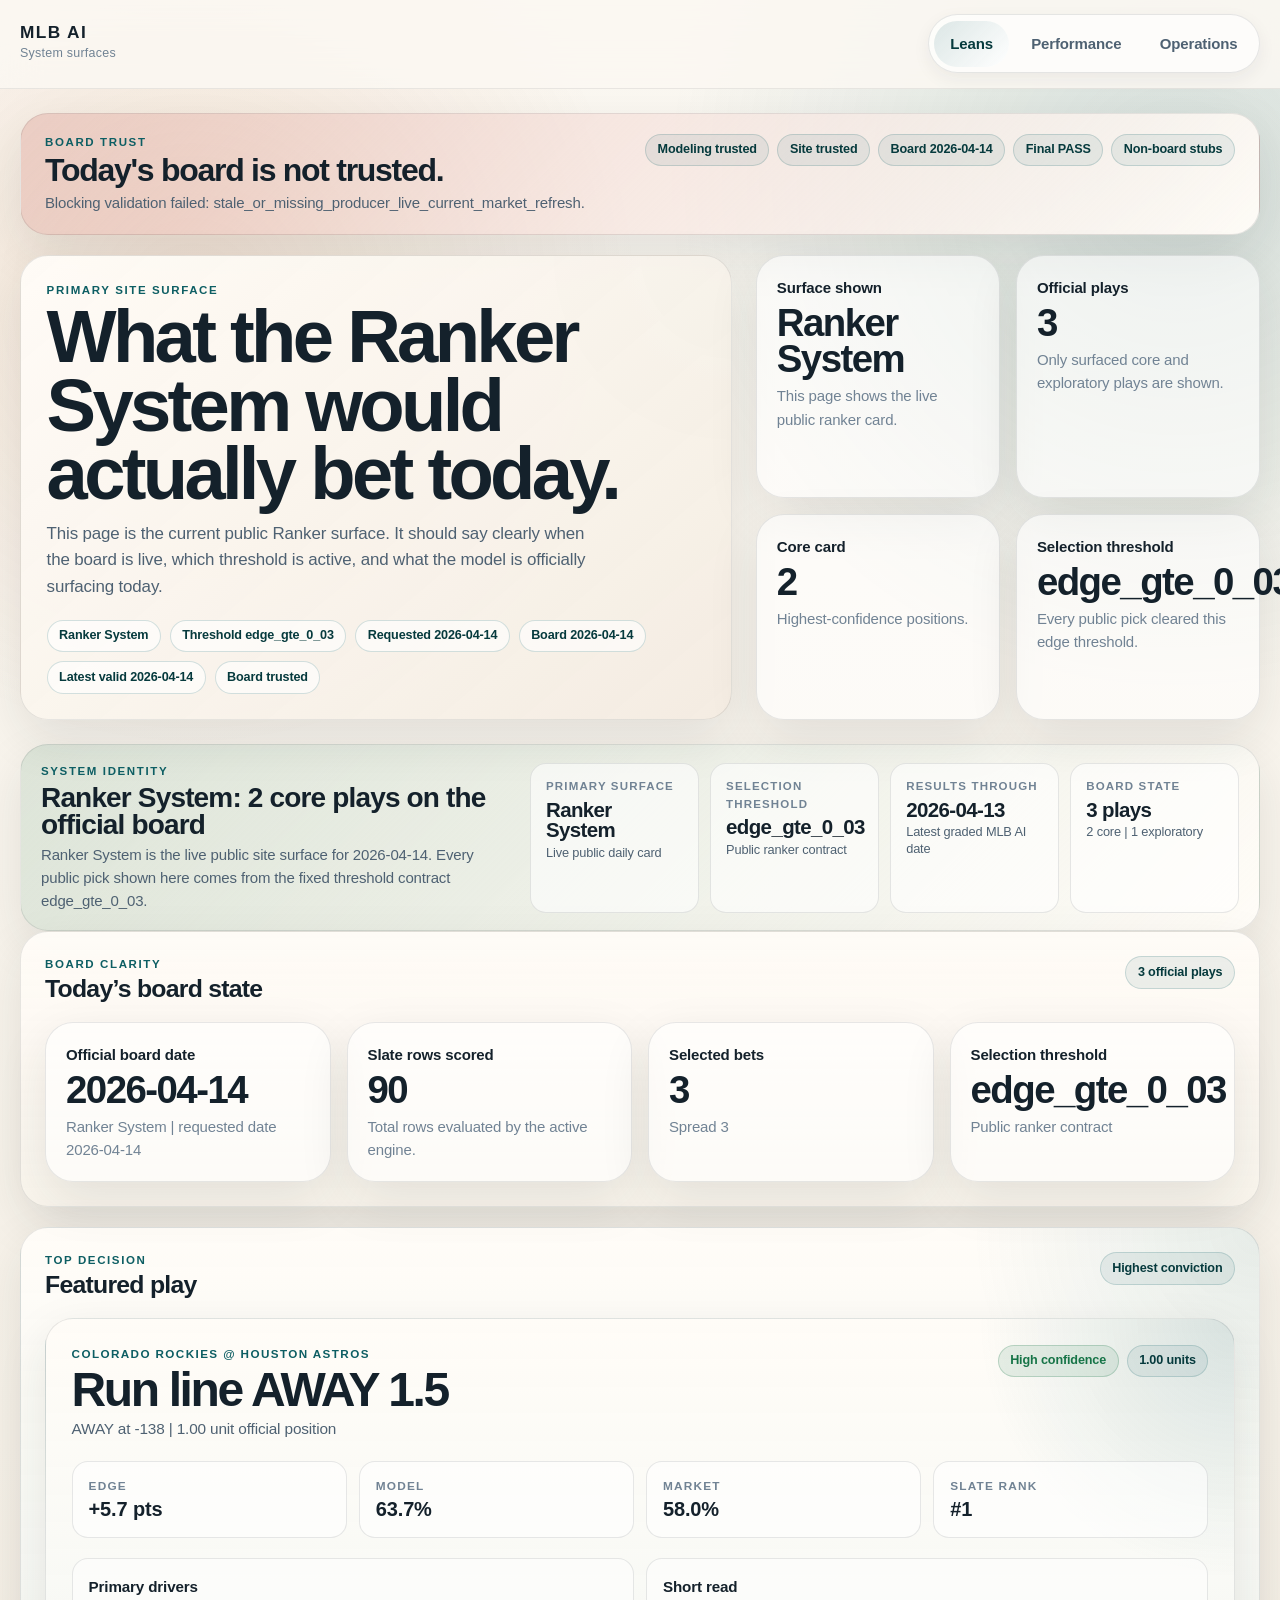
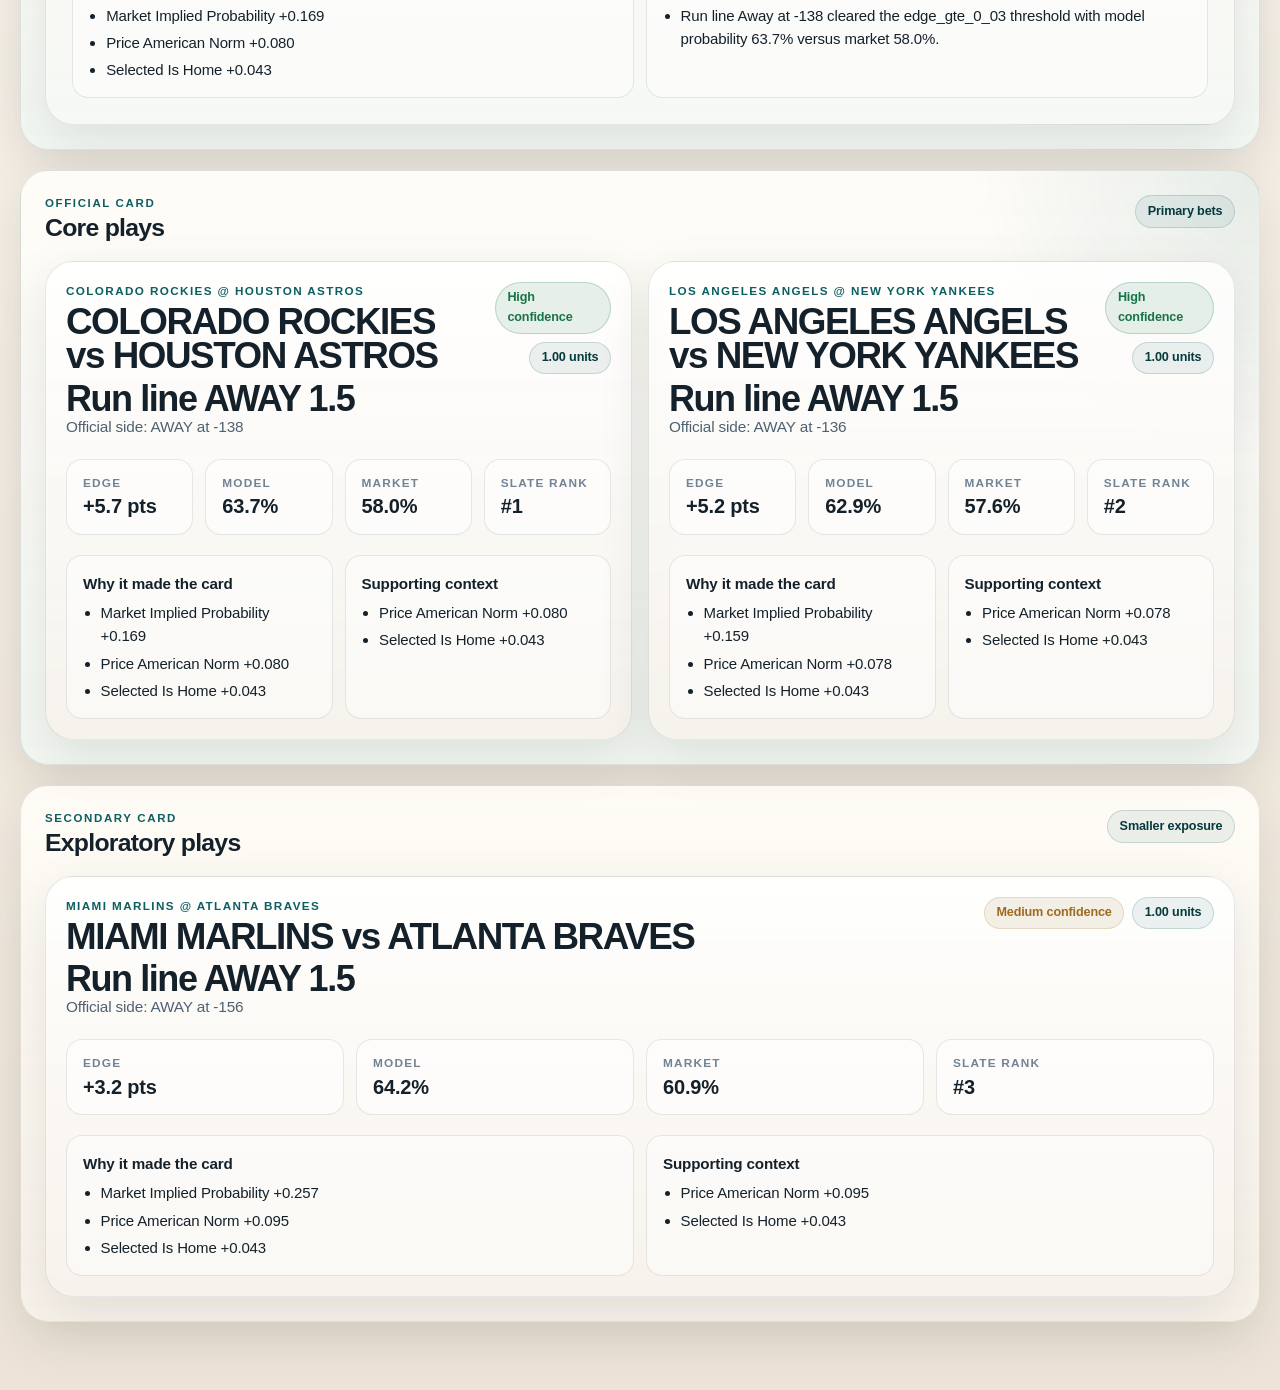
==== commit c31fea7c: "mlb-ai-site refresh 2026-04-14 mlb_loop_20260414_20260414221533_vau01f" ====
--- a/index.html
+++ b/index.html
@@ -11,7 +11,7 @@
       <div class="shell shell-nav">
         <a class="site-brand" href="./index.html" aria-label="MLB AI home">
           <span class="site-brand-mark">MLB AI</span>
-          <span class="site-brand-copy">Official board</span>
+          <span class="site-brand-copy">System surfaces</span>
         </a>
         <nav class="site-nav" aria-label="Primary">
           <a class="site-nav-link is-active" href="./index.html" aria-current="page">Leans</a>
@@ -24,10 +24,10 @@
     <main class="shell page-shell">
       <section class="page-hero page-hero-leans">
         <div class="page-hero-copy">
-          <p class="eyebrow">Official board</p>
-          <h1>What the system would actually bet today.</h1>
+          <p class="eyebrow">Primary Site Surface</p>
+          <h1>What the Ranker System would actually bet today.</h1>
           <p class="lede">
-            Start with the board. If there are official plays, they should be impossible to miss. If there is no valid board, the page should say that immediately and clearly.
+            This page is the current public Ranker surface. It should say clearly when the board is live, which threshold is active, and what the model is officially surfacing today.
           </p>
           <div id="leans-hero-meta" class="hero-meta"></div>
         </div>
--- a/assets/mlb-ai.css
+++ b/assets/mlb-ai.css
@@ -293,7 +293,9 @@
 .hero-pill,
 .filter-tag,
 .price-pill,
-.confidence-pill {
+.confidence-pill,
+.freshness-pill,
+.change-pill {
   display: inline-flex;
   align-items: center;
   gap: 0.35rem;
@@ -329,6 +331,23 @@
   border-color: rgba(158, 106, 31, 0.18);
   background: rgba(158, 106, 31, 0.10);
 }
+.freshness-pill-green,
+.change-pill-yes {
+  color: var(--good);
+  border-color: rgba(22, 116, 71, 0.22);
+  background: rgba(22, 116, 71, 0.10);
+}
+.freshness-pill-red,
+.change-pill-no {
+  color: var(--bad);
+  border-color: rgba(179, 38, 30, 0.22);
+  background: rgba(179, 38, 30, 0.10);
+}
+.freshness-pill-yellow {
+  color: var(--warn);
+  border-color: rgba(158, 106, 31, 0.18);
+  background: rgba(158, 106, 31, 0.10);
+}
 
 .status-strip {
   display: grid;
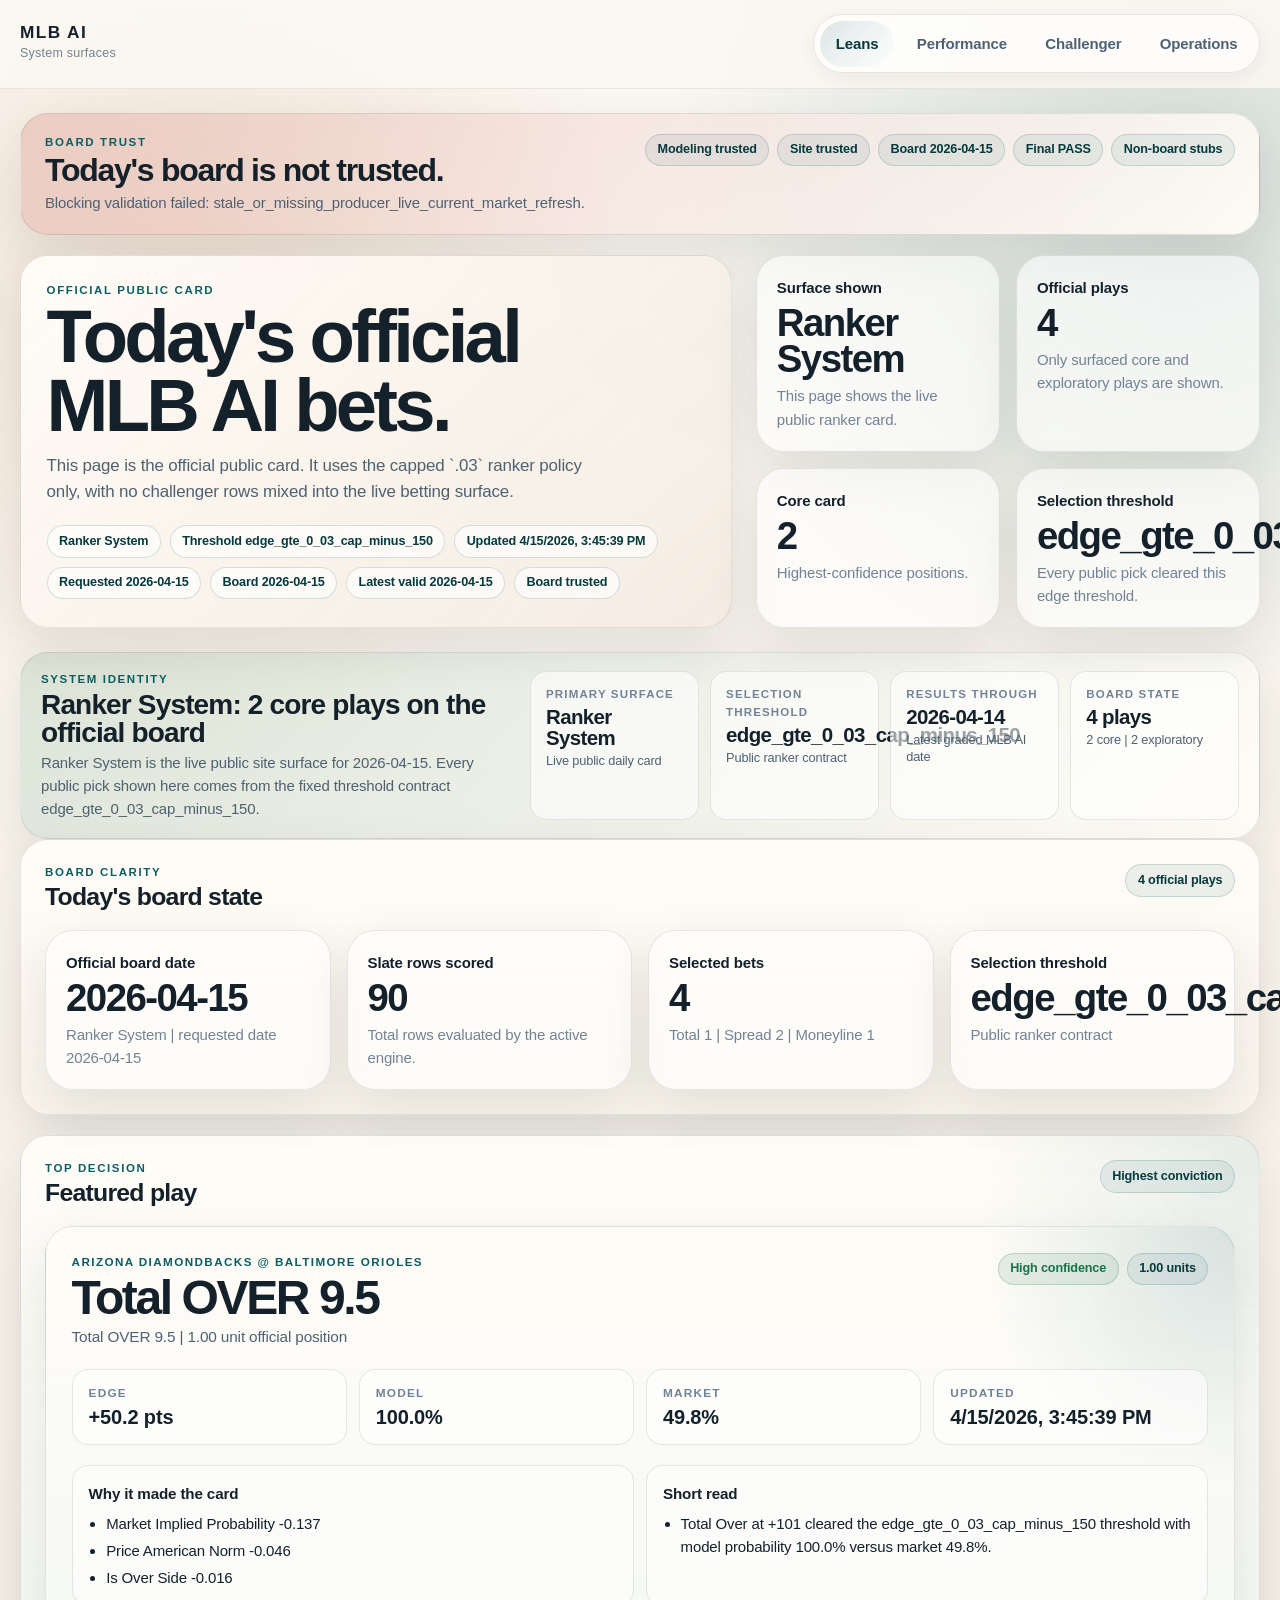
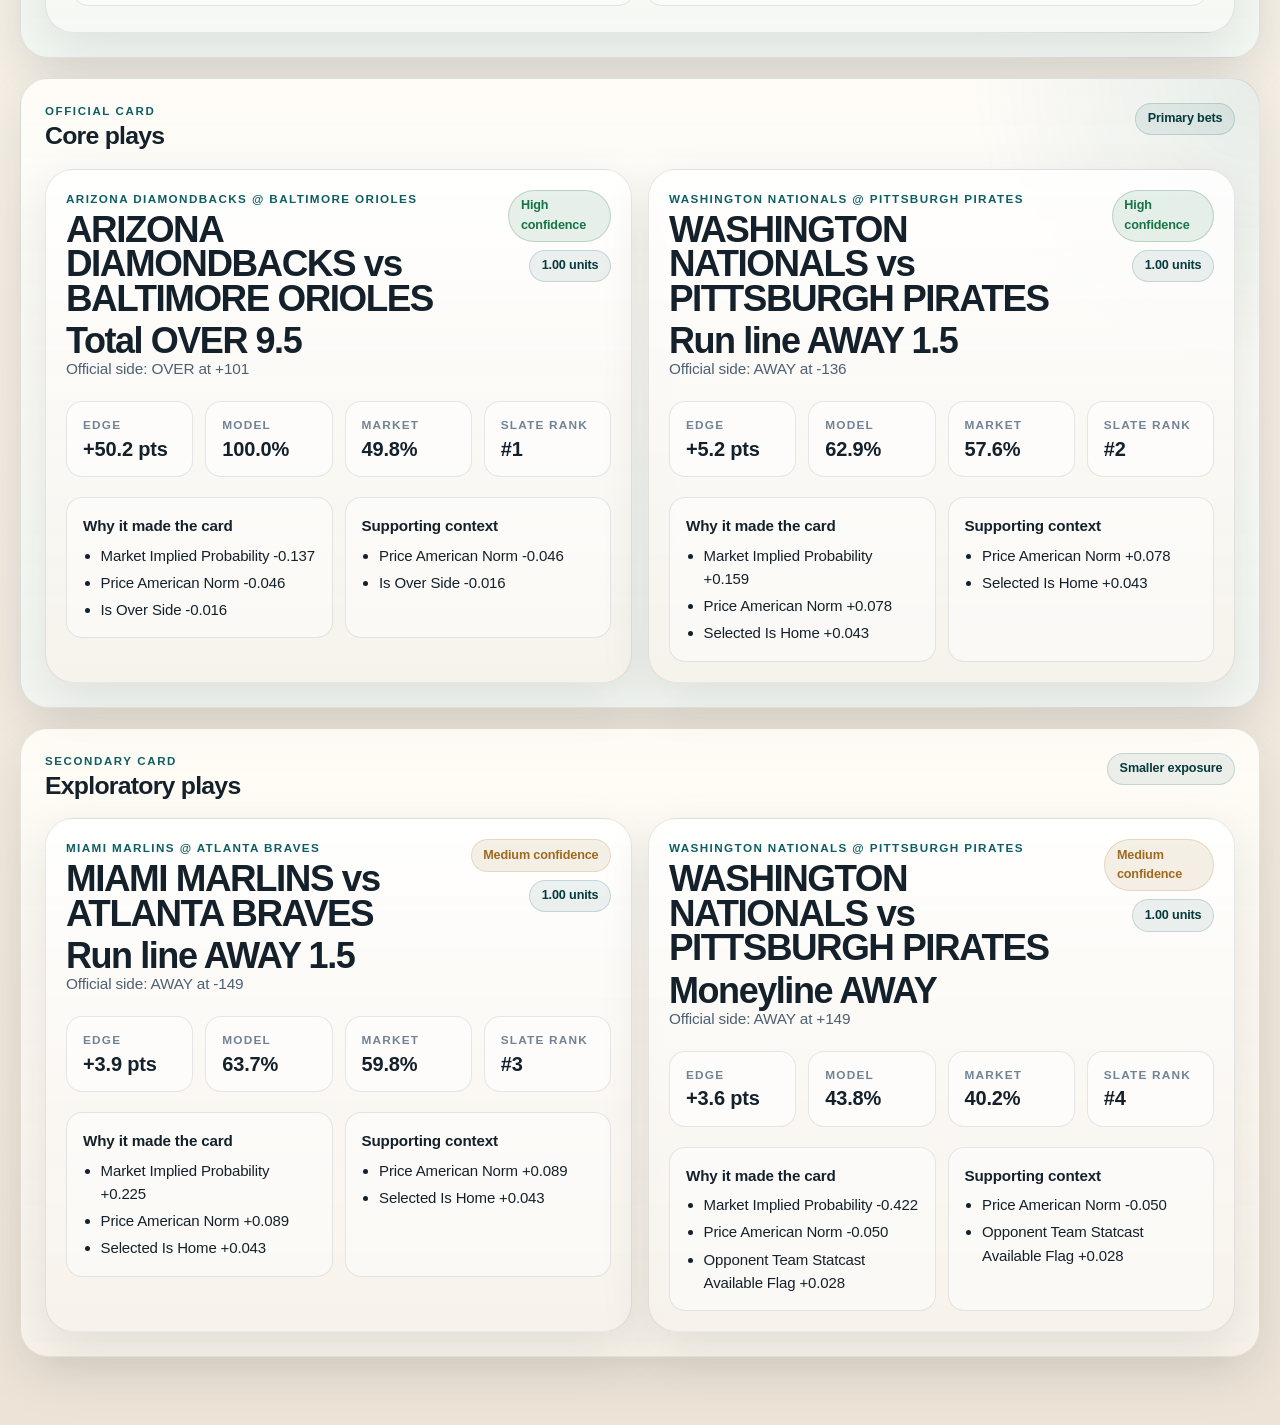
==== commit abb46bd4: "mlb-ai-site refresh 2026-04-15 mlb_loop_20260415_20260415152951_gnx746" ====
--- a/index.html
+++ b/index.html
@@ -16,6 +16,7 @@
         <nav class="site-nav" aria-label="Primary">
           <a class="site-nav-link is-active" href="./index.html" aria-current="page">Leans</a>
           <a class="site-nav-link" href="./mlb-ai-performance.html">Performance</a>
+          <a class="site-nav-link" href="./mlb-ai-challenger.html">Challenger</a>
           <a class="site-nav-link" href="./operations.html">Operations</a>
         </nav>
       </div>
@@ -24,10 +25,10 @@
     <main class="shell page-shell">
       <section class="page-hero page-hero-leans">
         <div class="page-hero-copy">
-          <p class="eyebrow">Primary Site Surface</p>
-          <h1>What the Ranker System would actually bet today.</h1>
+          <p class="eyebrow">Official Public Card</p>
+          <h1>Today's official MLB AI bets.</h1>
           <p class="lede">
-            This page is the current public Ranker surface. It should say clearly when the board is live, which threshold is active, and what the model is officially surfacing today.
+            This page is the official public card. It uses the capped `.03` ranker policy only, with no challenger rows mixed into the live betting surface.
           </p>
           <div id="leans-hero-meta" class="hero-meta"></div>
         </div>
@@ -40,7 +41,7 @@
         <div class="section-head">
           <div>
             <p class="section-kicker">Board clarity</p>
-            <h2>Today’s board state</h2>
+            <h2>Today's board state</h2>
           </div>
           <span id="leans-summary-badge" class="badge"></span>
         </div>
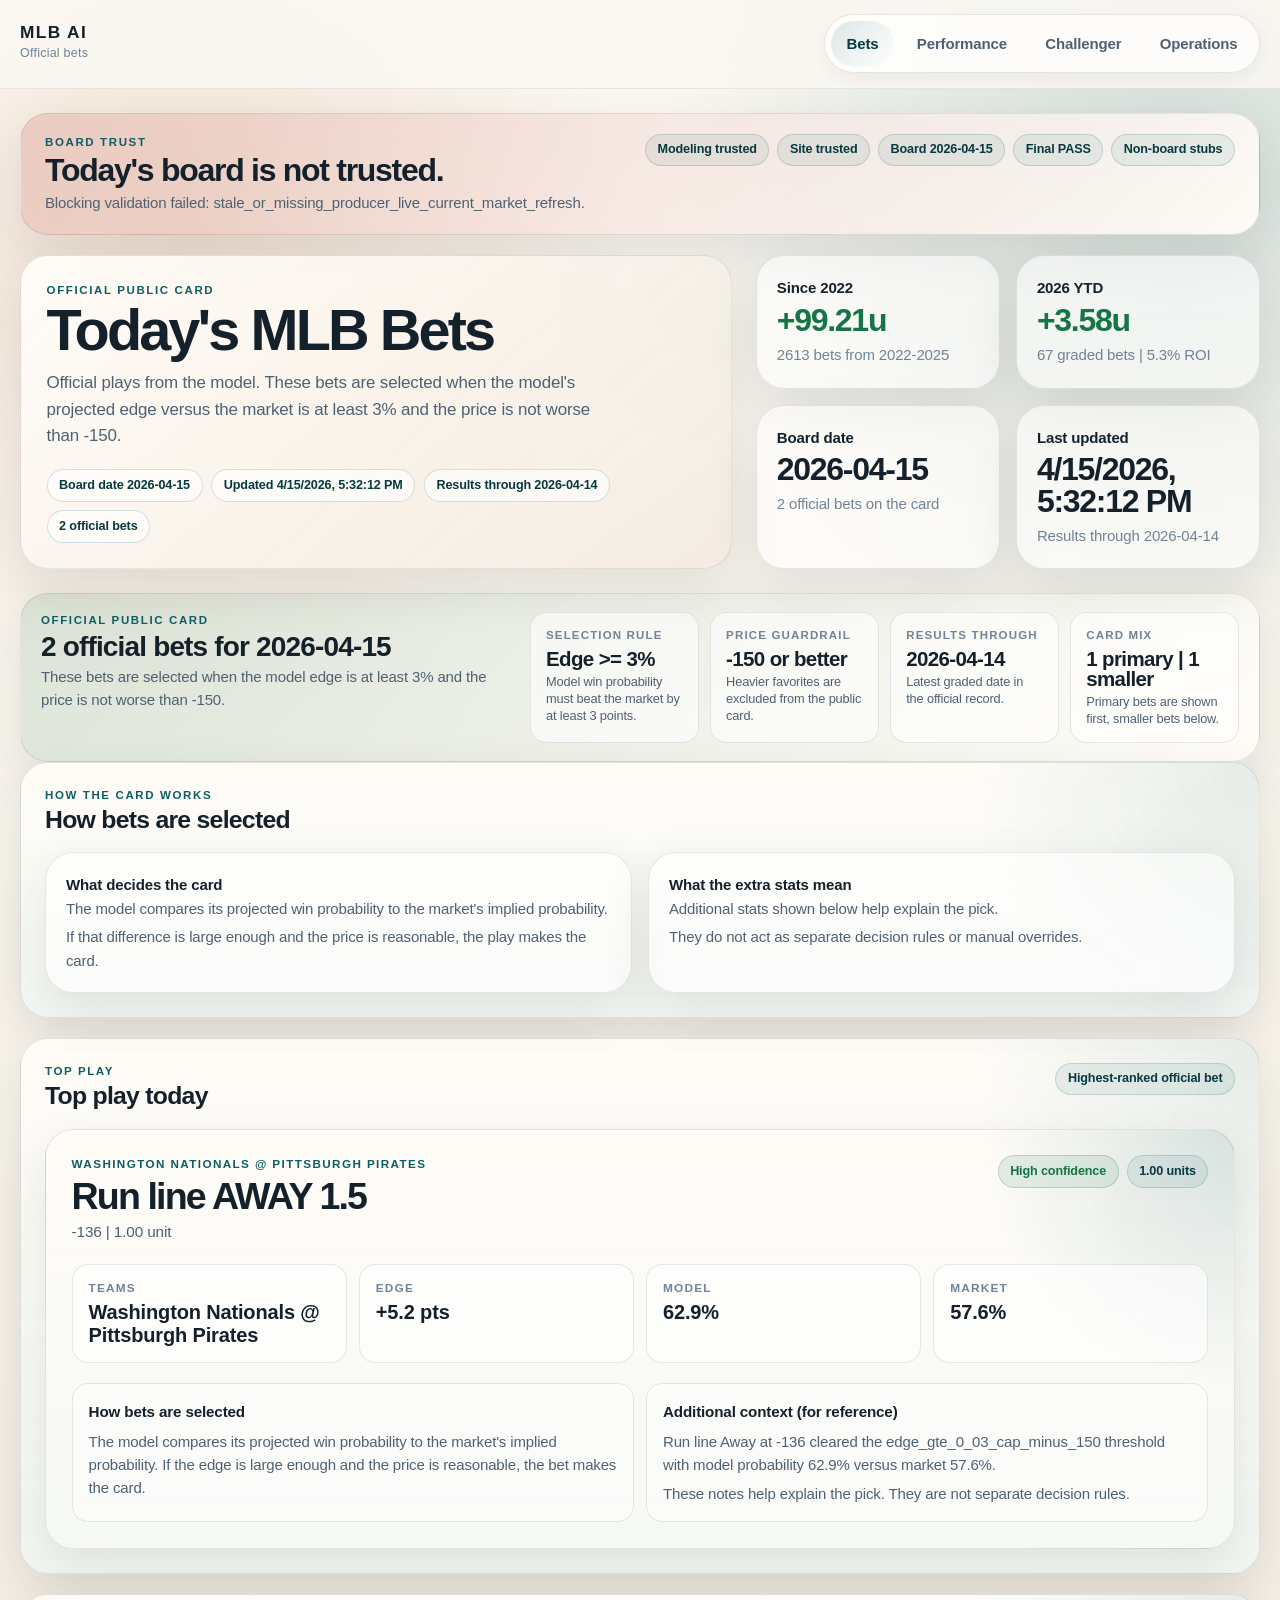
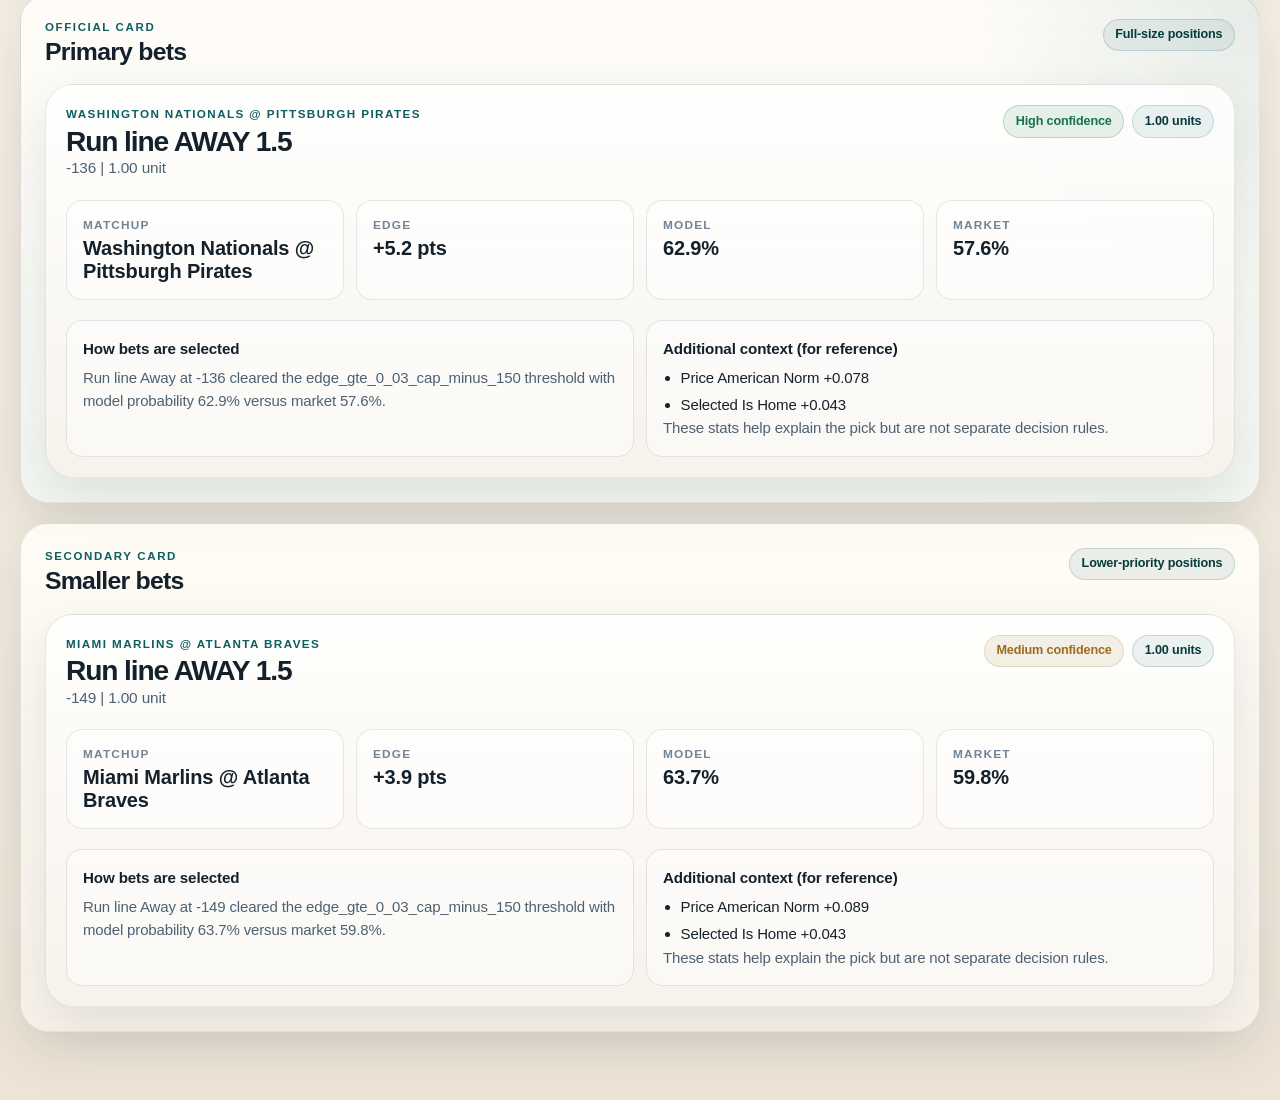
==== commit fcc51dff: "mlb-ai-site refresh 2026-04-15 mlb_loop_20260415_20260415170002_wtq70x" ====
--- a/index.html
+++ b/index.html
@@ -3,7 +3,7 @@
   <head>
     <meta charset="utf-8" />
     <meta name="viewport" content="width=device-width, initial-scale=1" />
-    <title>MLB AI | Daily Leans</title>
+    <title>MLB AI | Today's Bets</title>
     <link rel="stylesheet" href="./assets/mlb-ai.css" />
   </head>
   <body data-page="leans">
@@ -11,10 +11,10 @@
       <div class="shell shell-nav">
         <a class="site-brand" href="./index.html" aria-label="MLB AI home">
           <span class="site-brand-mark">MLB AI</span>
-          <span class="site-brand-copy">System surfaces</span>
+          <span class="site-brand-copy">Official bets</span>
         </a>
         <nav class="site-nav" aria-label="Primary">
-          <a class="site-nav-link is-active" href="./index.html" aria-current="page">Leans</a>
+          <a class="site-nav-link is-active" href="./index.html" aria-current="page">Bets</a>
           <a class="site-nav-link" href="./mlb-ai-performance.html">Performance</a>
           <a class="site-nav-link" href="./mlb-ai-challenger.html">Challenger</a>
           <a class="site-nav-link" href="./operations.html">Operations</a>
@@ -25,10 +25,10 @@
     <main class="shell page-shell">
       <section class="page-hero page-hero-leans">
         <div class="page-hero-copy">
-          <p class="eyebrow">Official Public Card</p>
-          <h1>Today's official MLB AI bets.</h1>
+          <p class="eyebrow">Official public card</p>
+          <h1>Today&apos;s MLB Bets</h1>
           <p class="lede">
-            This page is the official public card. It uses the capped `.03` ranker policy only, with no challenger rows mixed into the live betting surface.
+            Official plays from the model. These bets are selected when the model&apos;s projected edge versus the market is at least 3% and the price is not worse than -150.
           </p>
           <div id="leans-hero-meta" class="hero-meta"></div>
         </div>
@@ -37,24 +37,34 @@
 
       <section id="leans-trust-bar" class="trust-bar-section"></section>
 
-      <section class="page-section">
+      <section class="page-section page-section-emphasis">
         <div class="section-head">
           <div>
-            <p class="section-kicker">Board clarity</p>
-            <h2>Today's board state</h2>
+            <p class="section-kicker">How the card works</p>
+            <h2>How bets are selected</h2>
           </div>
-          <span id="leans-summary-badge" class="badge"></span>
         </div>
-        <div id="leans-summary-grid" class="summary-grid"></div>
+        <div class="summary-grid">
+          <article class="metric-card prose-card">
+            <strong>What decides the card</strong>
+            <p>The model compares its projected win probability to the market&apos;s implied probability.</p>
+            <p>If that difference is large enough and the price is reasonable, the play makes the card.</p>
+          </article>
+          <article class="metric-card prose-card">
+            <strong>What the extra stats mean</strong>
+            <p>Additional stats shown below help explain the pick.</p>
+            <p>They do not act as separate decision rules or manual overrides.</p>
+          </article>
+        </div>
       </section>
 
       <section id="leans-featured-section" class="page-section page-section-emphasis">
         <div class="section-head">
           <div>
-            <p class="section-kicker">Top decision</p>
-            <h2>Featured play</h2>
+            <p class="section-kicker">Top play</p>
+            <h2>Top play today</h2>
           </div>
-          <span class="badge">Highest conviction</span>
+          <span class="badge">Highest-ranked official bet</span>
         </div>
         <div id="leans-featured-play"></div>
       </section>
@@ -63,9 +73,9 @@
         <div class="section-head">
           <div>
             <p class="section-kicker">Official card</p>
-            <h2>Core plays</h2>
+            <h2>Primary bets</h2>
           </div>
-          <span class="badge">Primary bets</span>
+          <span class="badge">Full-size positions</span>
         </div>
         <div id="leans-core-cards" class="lean-decision-grid"></div>
       </section>
@@ -74,9 +84,9 @@
         <div class="section-head">
           <div>
             <p class="section-kicker">Secondary card</p>
-            <h2>Exploratory plays</h2>
+            <h2>Smaller bets</h2>
           </div>
-          <span class="badge">Smaller exposure</span>
+          <span class="badge">Lower-priority positions</span>
         </div>
         <div id="leans-exploratory-cards" class="lean-decision-grid"></div>
       </section>
--- a/assets/mlb-ai.css
+++ b/assets/mlb-ai.css
@@ -164,7 +164,7 @@
 
 .page-hero h1 {
   margin: 0.25rem 0 0.8rem;
-  font: 800 clamp(2.7rem, 5.8vw, 5rem)/0.92 "Aptos Display", "Aptos", sans-serif;
+  font: 800 clamp(2.25rem, 4.5vw, 3.9rem)/0.94 "Aptos Display", "Aptos", sans-serif;
   letter-spacing: -0.05em;
   text-wrap: balance;
 }
@@ -272,7 +272,7 @@
 
 .metric-value {
   margin: 0.35rem 0 0.4rem;
-  font: 800 clamp(1.8rem, 3vw, 2.45rem)/0.95 "Aptos Display", "Aptos", sans-serif;
+  font: 800 clamp(1.55rem, 2.5vw, 2.1rem)/0.98 "Aptos Display", "Aptos", sans-serif;
   letter-spacing: -0.04em;
 }
 
@@ -481,7 +481,7 @@
 
 .lean-featured-play {
   margin: 0 0 0.35rem;
-  font: 900 clamp(2rem, 4vw, 3rem)/0.92 "Aptos Display", "Aptos", sans-serif;
+  font: 900 clamp(1.65rem, 3vw, 2.35rem)/0.96 "Aptos Display", "Aptos", sans-serif;
   letter-spacing: -0.05em;
 }
 
@@ -530,13 +530,13 @@
 .lean-decision-head h3,
 .history-card h3 {
   margin: 0;
-  font: 800 clamp(1.9rem, 3.1vw, 2.3rem)/0.94 "Aptos Display", "Aptos", sans-serif;
+  font: 800 clamp(1.4rem, 2.2vw, 1.85rem)/1 "Aptos Display", "Aptos", sans-serif;
   letter-spacing: -0.04em;
 }
 
 .lean-bet-callout {
   margin-top: 0.48rem;
-  font: 900 clamp(1.7rem, 3.5vw, 2.25rem)/0.92 "Aptos Display", "Aptos", sans-serif;
+  font: 900 clamp(1.3rem, 2.4vw, 1.7rem)/0.98 "Aptos Display", "Aptos", sans-serif;
   letter-spacing: -0.04em;
 }
 
@@ -566,6 +566,17 @@
   display: block;
   margin-bottom: 0.35rem;
   font-size: 0.95rem;
+}
+
+.lean-explain-block p,
+.prose-card p {
+  margin: 0.35rem 0 0;
+  color: var(--ink-soft);
+}
+
+.lean-explain-block p:first-of-type,
+.prose-card p:first-of-type {
+  margin-top: 0;
 }
 
 .lean-explain-block ul {
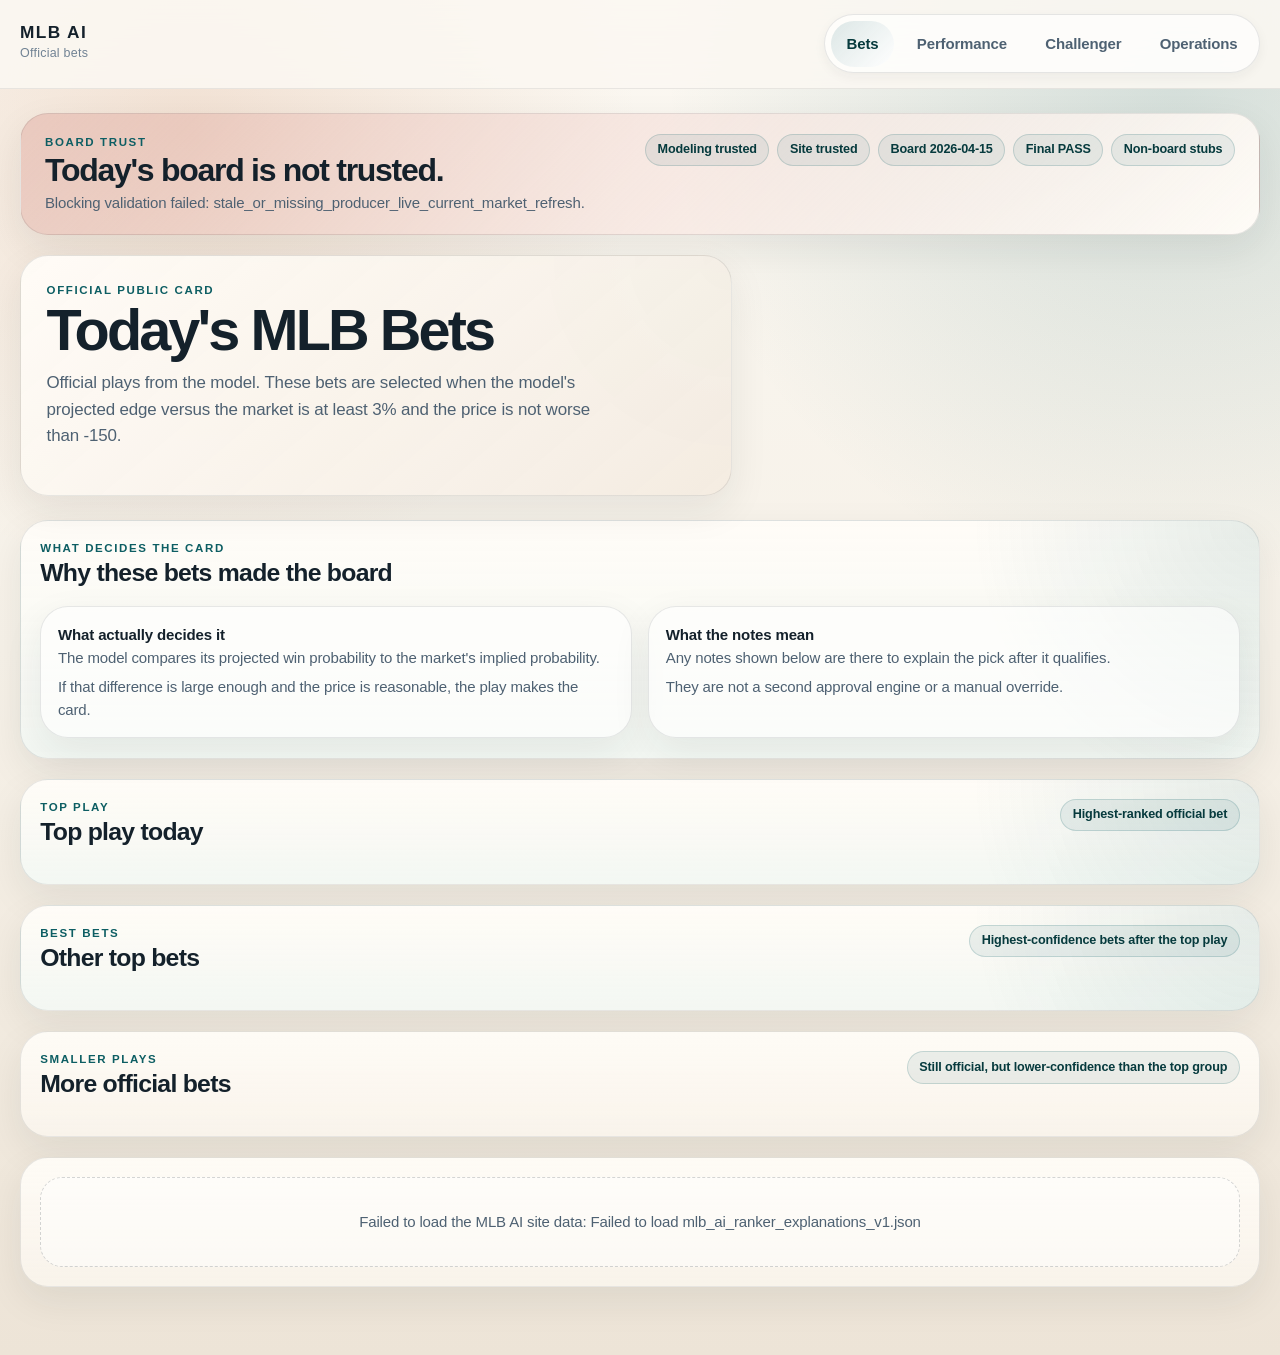
==== commit 001f0f1f: "mlb-ai-site refresh 2026-04-15 mlb_loop_20260415_20260415190002_715p6k" ====
--- a/index.html
+++ b/index.html
@@ -40,20 +40,20 @@
       <section class="page-section page-section-emphasis">
         <div class="section-head">
           <div>
-            <p class="section-kicker">How the card works</p>
-            <h2>How bets are selected</h2>
+            <p class="section-kicker">What decides the card</p>
+            <h2>Why these bets made the board</h2>
           </div>
         </div>
         <div class="summary-grid">
           <article class="metric-card prose-card">
-            <strong>What decides the card</strong>
+            <strong>What actually decides it</strong>
             <p>The model compares its projected win probability to the market&apos;s implied probability.</p>
             <p>If that difference is large enough and the price is reasonable, the play makes the card.</p>
           </article>
           <article class="metric-card prose-card">
-            <strong>What the extra stats mean</strong>
-            <p>Additional stats shown below help explain the pick.</p>
-            <p>They do not act as separate decision rules or manual overrides.</p>
+            <strong>What the notes mean</strong>
+            <p>Any notes shown below are there to explain the pick after it qualifies.</p>
+            <p>They are not a second approval engine or a manual override.</p>
           </article>
         </div>
       </section>
@@ -72,10 +72,10 @@
       <section class="page-section page-section-emphasis">
         <div class="section-head">
           <div>
-            <p class="section-kicker">Official card</p>
-            <h2>Primary bets</h2>
+            <p class="section-kicker">Best bets</p>
+            <h2>Other top bets</h2>
           </div>
-          <span class="badge">Full-size positions</span>
+          <span class="badge">Highest-confidence bets after the top play</span>
         </div>
         <div id="leans-core-cards" class="lean-decision-grid"></div>
       </section>
@@ -83,10 +83,10 @@
       <section class="page-section">
         <div class="section-head">
           <div>
-            <p class="section-kicker">Secondary card</p>
-            <h2>Smaller bets</h2>
+            <p class="section-kicker">Smaller plays</p>
+            <h2>More official bets</h2>
           </div>
-          <span class="badge">Lower-priority positions</span>
+          <span class="badge">Still official, but lower-confidence than the top group</span>
         </div>
         <div id="leans-exploratory-cards" class="lean-decision-grid"></div>
       </section>
--- a/assets/mlb-ai.css
+++ b/assets/mlb-ai.css
@@ -19,8 +19,8 @@
   --bad: #b3261e;
   --bad-soft: rgba(179, 38, 30, 0.12);
   --shadow-xl: 0 28px 80px rgba(31, 37, 44, 0.12);
-  --shadow-lg: 0 18px 50px rgba(31, 37, 44, 0.10);
-  --shadow-sm: 0 6px 18px rgba(31, 37, 44, 0.06);
+  --shadow-lg: 0 14px 38px rgba(31, 37, 44, 0.08);
+  --shadow-sm: 0 4px 12px rgba(31, 37, 44, 0.05);
   --radius-xl: 28px;
   --radius-lg: 22px;
   --radius-md: 16px;
@@ -229,7 +229,7 @@
 }
 
 .page-section {
-  padding: var(--space-6);
+  padding: 1.2rem;
   margin-bottom: var(--space-5);
   background: linear-gradient(180deg, rgba(255, 252, 247, 0.95), rgba(250, 245, 237, 0.86));
 }
@@ -258,7 +258,7 @@
 .context-card,
 .stack-card,
 .history-card {
-  padding: var(--space-5);
+  padding: 1rem 1.05rem;
   background: rgba(255, 255, 255, 0.58);
 }
 
@@ -454,7 +454,7 @@
 }
 
 .lean-featured-card {
-  padding: clamp(1.35rem, 2vw, 2rem);
+  padding: 1.1rem 1.15rem;
   background:
     radial-gradient(circle at top right, rgba(13, 94, 99, 0.16), transparent 16rem),
     linear-gradient(180deg, rgba(255, 252, 247, 0.98), rgba(245, 248, 244, 0.92));
@@ -489,7 +489,7 @@
 .lean-subline {
   margin: 0;
   color: var(--ink-soft);
-  font-size: 0.96rem;
+  font-size: 0.9rem;
 }
 
 .lean-featured-metrics,
@@ -502,7 +502,7 @@
 }
 
 .metric-tile {
-  padding: 0.9rem 1rem;
+  padding: 0.75rem 0.85rem;
   border: 1px solid var(--line);
   border-radius: var(--radius-md);
   background: rgba(255, 255, 255, 0.56);
@@ -519,11 +519,11 @@
 }
 
 .metric-tile strong {
-  font: 800 1.25rem/1 "Aptos Display", "Aptos", sans-serif;
+  font: 800 1.05rem/1 "Aptos Display", "Aptos", sans-serif;
 }
 
 .lean-decision-card {
-  padding: var(--space-5);
+  padding: 0.95rem 1rem;
   background: linear-gradient(180deg, rgba(255, 255, 255, 0.84), rgba(246, 242, 235, 0.88));
 }
 
@@ -551,12 +551,12 @@
 .lean-explain-grid {
   display: grid;
   grid-template-columns: repeat(auto-fit, minmax(220px, 1fr));
-  gap: var(--space-3);
-  margin-top: var(--space-5);
+  gap: 0.7rem;
+  margin-top: 0.9rem;
 }
 
 .lean-explain-block {
-  padding: 1rem;
+  padding: 0.8rem 0.9rem;
   border-radius: var(--radius-md);
   border: 1px solid var(--line);
   background: rgba(255, 255, 255, 0.48);
@@ -657,13 +657,13 @@
 }
 
 th, td {
-  padding: 0.85rem 0.8rem;
+  padding: 0.7rem 0.75rem;
   text-align: left;
   border-bottom: 1px solid var(--line);
   vertical-align: top;
 }
 
-tbody tr:hover { background: rgba(13, 94, 99, 0.05); }
+tbody tr:hover { background: rgba(13, 94, 99, 0.045); }
 
 th {
   position: sticky;
@@ -680,6 +680,49 @@
   margin: 0.25rem 0 0;
 }
 
+.table-status {
+  display: inline-flex;
+  align-items: center;
+  min-height: 28px;
+  padding: 0.2rem 0.55rem;
+  border-radius: 999px;
+  font-size: 0.74rem;
+  font-weight: 800;
+  text-transform: uppercase;
+  letter-spacing: 0.06em;
+  border: 1px solid transparent;
+}
+
+.table-status-green {
+  background: rgba(22, 116, 71, 0.10);
+  color: var(--good);
+  border-color: rgba(22, 116, 71, 0.2);
+}
+
+.table-status-yellow {
+  background: rgba(158, 106, 31, 0.10);
+  color: var(--warn);
+  border-color: rgba(158, 106, 31, 0.2);
+}
+
+.table-status-red {
+  background: rgba(179, 38, 30, 0.10);
+  color: var(--bad);
+  border-color: rgba(179, 38, 30, 0.2);
+}
+
+.ops-row-red {
+  background: rgba(179, 38, 30, 0.05);
+}
+
+.ops-row-yellow {
+  background: rgba(158, 106, 31, 0.045);
+}
+
+.ops-row-gray {
+  background: rgba(20, 33, 43, 0.03);
+}
+
 .history-summary {
   margin-top: 0.6rem;
   color: var(--ink-soft);
